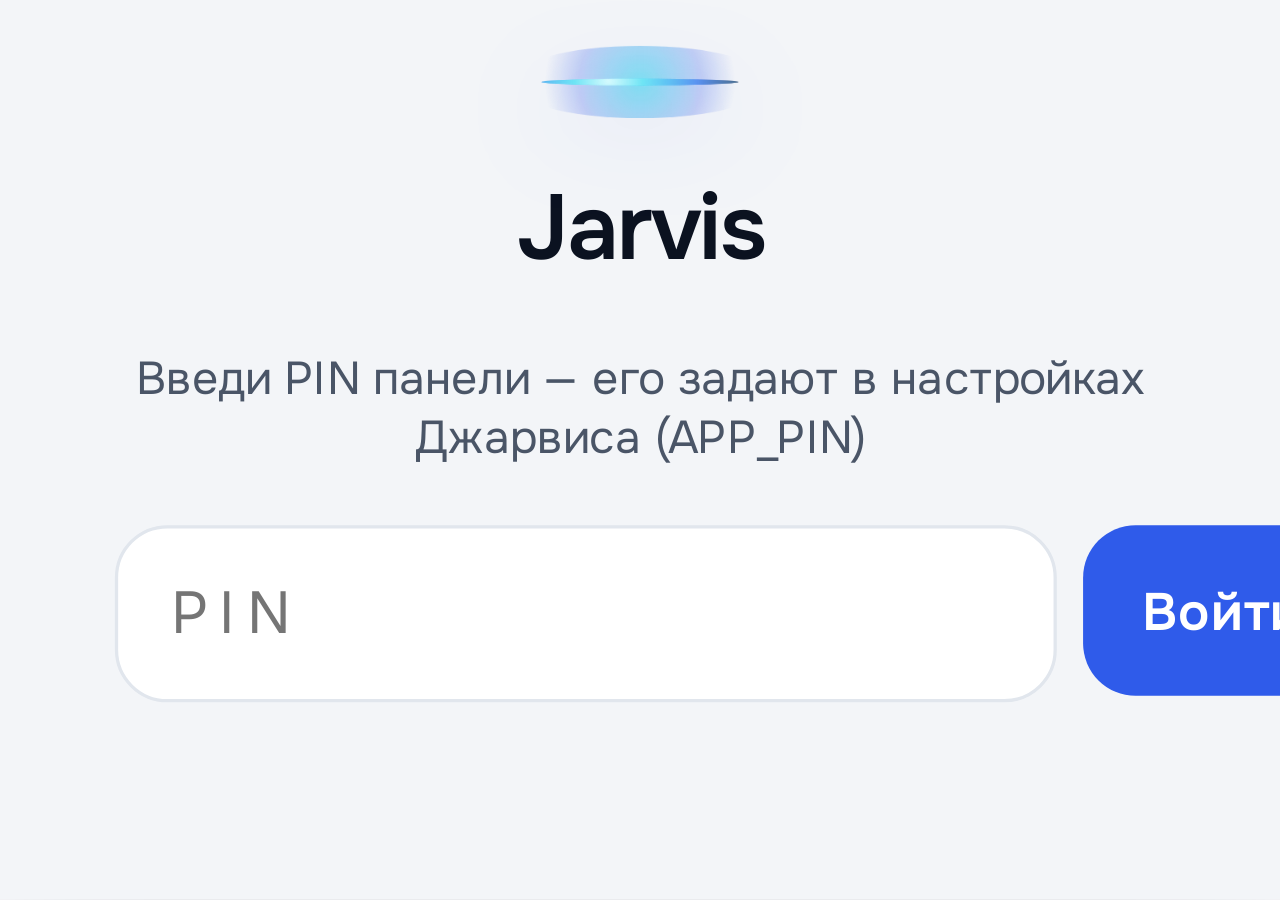
==== backend/static/panel/index.html @ 1ae91750 "panel: the plan drawn from a layout by room name - the mockup's sketch until the resident draws thei" ====
<!DOCTYPE html>
<html lang="ru">
<head>
<meta charset="utf-8">
<meta name="viewport" content="width=device-width, initial-scale=1, maximum-scale=1, user-scalable=no, viewport-fit=cover">
<meta name="apple-mobile-web-app-capable" content="yes">
<meta name="mobile-web-app-capable" content="yes">
<meta name="apple-mobile-web-app-status-bar-style" content="black-translucent">
<meta name="apple-mobile-web-app-title" content="Jarvis">
<meta name="theme-color" content="#07090D">
<link rel="manifest" href="manifest.json">
<link rel="apple-touch-icon" href="icon.png">
<link rel="icon" href="icon.png">
<link rel="preconnect" href="https://fonts.googleapis.com">
<link rel="stylesheet" href="https://fonts.googleapis.com/css2?family=Onest:wght@300;400;500;600;700&family=IBM+Plex+Mono:wght@400;500&display=swap">
<link rel="stylesheet" href="app.css?v=11">
<title>Jarvis</title>
</head>
<body>
<div class="jv-root" id="root">
  <div class="jv-app" id="app" data-screen="home">
    <span class="ambient"></span>
    <button class="zoom-out" id="zoomOut" aria-label="Вернуться к плану" hidden></button>
    <div class="plan-stage" id="stage"><div class="plan" id="plan"></div></div>
    <div id="skeleton" hidden></div>

    <header class="header">
      <div class="head-row">
        <div class="head-text" id="headText">
          <span class="date mono" id="date"></span>
          <h1 class="title">Квартира</h1>
          <span class="summary" id="summary">…</span>
        </div>
        <button class="bell jv-press" id="bell" aria-label="Уведомления и журнал"><span data-icon="bell" data-size="20"></span><span class="dot" id="bellDot" hidden></span></button>
      </div>
      <div class="cards">
        <button class="card jv-press" id="armCard" aria-pressed="false">
          <span class="ic-wrap" data-icon="shield" data-size="20" id="armIcon"></span>
          <span class="lines"><span class="small">Охрана</span><span class="big" id="armTxt">—</span></span>
        </button>
        <button class="card power jv-press" id="powerCard">
          <span class="ic-wrap" data-icon="bolt" data-size="20"></span>
          <span class="lines"><span class="big" id="powerNow">—</span><span class="small" id="powerDay"></span></span>
        </button>
        <div class="card">
          <span class="ic-wrap" data-icon="cloud" data-size="20"></span>
          <span class="lines"><span class="big" id="weatherT">—</span><span class="small" id="weatherW"></span></span>
        </div>
      </div>
      <div class="offline" id="offline" role="status" hidden>
        <span class="ic-wrap" data-icon="wifioff" data-size="20"></span>
        <span class="lines"><b>Нет связи с домом</b><span id="offlineSince">автоматика дома работает</span></span>
        <button class="retry jv-press" id="retry">Повторить</button>
      </div>
    </header>

    <div class="back"><button class="jv-press" id="back" aria-label="Назад к плану"><span data-icon="back" data-size="20"></span>План</button></div>

    <button class="orb" id="orb" aria-label="Jarvis — голосовой ассистент"><span class="halo"></span><span class="ball"></span><span class="swirl"></span></button>

    <nav class="nav" id="nav" aria-label="Разделы"></nav>

    <div class="sheet-wrap" id="sheetWrap"><div class="sheet" id="sheet"></div></div>

    <div class="confirm" id="confirm" hidden>
      <div class="dlg" role="alertdialog" aria-labelledby="gasTitle">
        <span class="warn-ic" data-icon="gas" data-size="26"></span>
        <div style="display:flex;flex-direction:column;gap:8px">
          <h2 id="gasTitle">Открыть кран газа?</h2>
          <p>Газ пойдёт на плиту на кухне. Датчик утечки включён: при утечке кран закроется сам.</p>
        </div>
        <div class="facts" id="gasFacts"></div>
        <button class="hold" id="hold" aria-label="Удерживайте, чтобы открыть кран газа"><span class="bar"></span><span class="txt">Удерживайте 2 секунды, чтобы открыть</span></button>
        <button class="cancel jv-press" id="cancel">Отмена</button>
      </div>
    </div>

    <div class="lock" id="lock" hidden>
      <div class="orb"><span class="halo"></span><span class="ball"></span><span class="swirl"></span></div>
      <h1>Jarvis</h1>
      <p>Введи PIN панели — его задают в настройках Джарвиса (APP_PIN)</p>
      <form id="lockForm"><input id="pin" type="password" inputmode="numeric" autocomplete="off" placeholder="PIN"><button class="go jv-press" type="submit">Войти</button></form>
      <span class="err" id="lockErr"></span>
    </div>
  </div>
</div>
<script src="app.js?v=11"></script>
<script src="screens.js?v=11"></script>
</body>
</html>
---- backend/static/panel/app.css ----
/* Jarvis panel - the design from Claude Design ("Jarvis - пульт умного дома"),
   colors and motion as given there. The screen is a 390-wide canvas scaled
   to the device's width (app.js), so it looks exactly like the mockups. */

.jv-root {
  --bg: #07090D; --surf: #0E1218; --surf2: #151A22; --surf3: #1D2430; --line: #1F2630;
  --text: #E8EDF4; --text2: #9AA6B6; --text3: #7A8596;
  --cyan: #22D3EE; --cyanText: #67E8F9; --blue: #2F5BEA; --blueLine: #5B7CF5;
  --warn: #FBBF24; --warnBg: rgba(251,191,36,.12); --red: #EF4444; --redSoft: #F87171;
  --ambient: radial-gradient(circle, rgba(47,91,234,.10) 0%, rgba(34,211,238,.04) 40%, rgba(7,9,13,0) 70%);
  --glass: rgba(14,18,24,.94); --nav: rgba(10,13,18,.97); --toast: #E8EDF4; --toastText: #07090D;
  --offBg: rgba(251,191,36,.07); --offBd: rgba(251,191,36,.28);
  --skel: linear-gradient(90deg, #11161D 0%, #1A212B 50%, #11161D 100%);
  /* the plan */
  --planLine: #262E3A; --wall: rgba(196,208,224,.42); --wallStrong: rgba(214,224,238,.78);
  --room: rgba(148,163,184,.035); --roomFocus: rgba(34,211,238,.07); --win: rgba(103,232,249,.75);
  --devGlow: 0 0 0 1px rgba(34,211,238,.25), 0 0 16px rgba(47,91,234,.75), 0 0 34px rgba(34,211,238,.22);
  --tagBg: rgba(34,211,238,.10); --tagBd: rgba(34,211,238,.35);
  /* the room panel */
  --pLine: #232A35; --edge: rgba(148,163,184,.14); --handle: #3A4352; --trkOff: #2A3240;
  --fill: linear-gradient(90deg,#2F5BEA,#22D3EE); --gridLine: #2A3240; --offTile: #1D2430; --offIc: #8C97A8;
  --tileGlow: 0 0 18px rgba(47,91,234,.55); --onCard: rgba(47,91,234,.16); --onCardBd: rgba(47,91,234,.55);
  --sheetShadow: 0 -18px 50px rgba(0,0,0,.55);
}
.jv-root[data-theme="light"] {
  --bg: #F3F5F8; --surf: #FFFFFF; --surf2: #EEF1F5; --surf3: #E4E9F0; --line: #E1E6ED;
  --text: #0B1220; --text2: #4A5567; --text3: #5F6B7C;
  --cyan: #0891B2; --cyanText: #0E7490; --blue: #2F5BEA; --blueLine: #2F5BEA;
  --warn: #B45309; --warnBg: rgba(180,83,9,.10); --red: #DC2626; --redSoft: #DC2626;
  --ambient: radial-gradient(circle, rgba(47,91,234,.07) 0%, rgba(34,211,238,.05) 40%, rgba(243,245,248,0) 70%);
  --glass: rgba(255,255,255,.96); --nav: rgba(255,255,255,.97); --toast: #0B1220; --toastText: #FFFFFF;
  --offBg: rgba(180,83,9,.07); --offBd: rgba(180,83,9,.3);
  --skel: linear-gradient(90deg, #E9EDF2 0%, #F6F8FA 50%, #E9EDF2 100%);
  --planLine: #D5DCE5; --wall: rgba(30,41,59,.38); --wallStrong: rgba(15,23,42,.82);
  --room: rgba(255,255,255,.75); --roomFocus: rgba(8,145,178,.07); --win: rgba(8,145,178,.85);
  --devGlow: 0 4px 14px rgba(47,91,234,.38); --tagBg: rgba(8,145,178,.08); --tagBd: rgba(8,145,178,.35);
  --pLine: #E1E6ED; --edge: rgba(15,23,42,.06); --handle: #C6CED9; --trkOff: #D5DCE5;
  --fill: linear-gradient(90deg,#2F5BEA,#0891B2); --gridLine: #D5DCE5; --offTile: #E4E9F0; --offIc: #5F6B7C;
  --tileGlow: 0 4px 14px rgba(47,91,234,.35); --onCard: rgba(47,91,234,.08); --onCardBd: rgba(47,91,234,.45);
  --sheetShadow: 0 -12px 40px rgba(15,23,42,.12);
}

html, body { margin: 0; height: 100%; overflow: hidden; background: #07090D; }
body { -webkit-text-size-adjust: 100%; }
.jv-root { position: fixed; inset: 0; background: var(--bg); overflow: hidden; }
.jv-app {
  position: absolute; left: 0; top: 0; width: 390px; overflow: hidden; transform-origin: 0 0;
  background: var(--bg); color: var(--text); font-family: Onest, "Segoe UI", system-ui, sans-serif;
}
/* :where - no weight, so every component's own border and background win over this reset */
:where(.jv-app button) { font: inherit; color: inherit; border: 0; background: none; padding: 0; margin: 0; cursor: pointer; -webkit-tap-highlight-color: transparent; }
.jv-app button:focus-visible { outline: 2px solid #22D3EE; outline-offset: 2px; }
.jv-press { transition: transform .12s ease, background-color .2s ease; }
.jv-press:active { transform: scale(.95); }
.mono { font-family: "IBM Plex Mono", ui-monospace, monospace; }
.ic { fill: none; stroke: currentColor; stroke-width: 1.6; stroke-linecap: round; stroke-linejoin: round; display: block; overflow: visible; }

@keyframes jvBreathe { 0%,100% { transform: scale(1); } 50% { transform: scale(1.055); } }
@keyframes jvGlow { 0%,100% { opacity: 0; } 50% { opacity: 1; } }
@keyframes jvHalo { 0%,100% { opacity: .45; transform: scale(.92); } 50% { opacity: .9; transform: scale(1.22); } }
@keyframes jvSwirl { to { transform: rotate(360deg); } }
@keyframes jvShimmer { 0% { background-position: -420px 0; } 100% { background-position: 420px 0; } }
@keyframes jvToast { 0% { opacity: 0; transform: translate(-50%,-8px) scale(.96); } 12% { opacity: 1; transform: translate(-50%,0) scale(1); } 85% { opacity: 1; transform: translate(-50%,0); } 100% { opacity: 0; transform: translate(-50%,-6px); } }
@keyframes jvSpin { to { transform: rotate(360deg); } }
@keyframes jvFadeUp { from { opacity: 0; transform: translateY(16px); } to { opacity: 1; transform: none; } }
@keyframes jvPing { 0% { transform: scale(.5); opacity: .9; } 100% { transform: scale(3); opacity: 0; } }
@keyframes jvAlarm { 0%,100% { background-color: rgba(239,68,68,.08); } 50% { background-color: rgba(239,68,68,.32); } }
@keyframes jvAlarmBorder { 0%,100% { box-shadow: inset 0 0 0 1.5px rgba(239,68,68,.6), 0 0 0 rgba(239,68,68,0); } 50% { box-shadow: inset 0 0 0 2px rgba(239,68,68,1), 0 0 28px rgba(239,68,68,.55); } }

.ambient { position: absolute; left: -120px; top: 120px; width: 630px; height: 630px; border-radius: 50%; background: var(--ambient); pointer-events: none; }
.zoom-out { position: absolute; inset: 0; cursor: zoom-out; }

/* --- the plan --- */
.plan-stage { position: absolute; left: 0; top: 0; transform-origin: 0 0; transition: transform 420ms cubic-bezier(.22,.8,.24,1); }
.plan { position: relative; color: var(--text); }
.p-room {
  position: absolute; box-sizing: border-box; border: 1.5px solid var(--wall); background-color: var(--room);
  display: flex; flex-direction: column; align-items: flex-start; justify-content: flex-start; gap: 1px; padding: 9px 10px; text-align: left;
  transition: opacity .45s cubic-bezier(.2,.7,.2,1), background-color .3s ease;
}
.p-room.focus { background-color: var(--roomFocus); }
.p-room.dim { opacity: .3; }
.p-room.alarm { border-color: var(--red); background-color: rgba(239,68,68,.06); }
.p-room.alarm::after { content: ""; position: absolute; inset: 0; animation: jvAlarm 1.6s ease-in-out infinite, jvAlarmBorder 1.6s ease-in-out infinite; pointer-events: none; }
.p-room .name { position: relative; font-size: 12px; line-height: 16px; font-weight: 600; letter-spacing: .01em; }
.p-room.alarm .name { color: var(--red); }
.p-room .vals { position: relative; display: flex; gap: 6px; align-items: baseline; font-size: 10.5px; line-height: 14px; color: var(--text2); }
.p-room .vals .t { color: var(--text); }
.muted .p-room .vals .t { color: var(--text3); }
.p-outer { position: absolute; border: 3px solid var(--wallStrong); pointer-events: none; box-sizing: border-box; }
.p-door { position: absolute; background: var(--bg); pointer-events: none; }
.p-win { position: absolute; background: var(--bg); box-sizing: border-box; border-style: solid; border-color: var(--win); pointer-events: none; transition: opacity .45s, border-color .3s; }
.p-win.open { border-color: var(--cyan); }
.p-win.dim, .p-motion.dim { opacity: .3; }
.p-front-arc { position: absolute; width: 40px; height: 40px; border-left: 1px dashed var(--wallStrong); border-bottom: 1px dashed var(--wallStrong); border-bottom-left-radius: 40px; box-sizing: border-box; pointer-events: none; opacity: .7; }
.p-front { position: absolute; width: 40px; height: 2px; background: var(--wallStrong); pointer-events: none; transform-origin: 100% 50%; transform: rotate(-90deg); transition: transform .5s cubic-bezier(.2,.7,.2,1), background .3s; }
.p-front.open { transform: rotate(0deg); background: var(--cyan); }
.p-tag { position: absolute; display: flex; align-items: center; gap: 4px; padding: 2px 7px 2px 5px; border-radius: 999px; background: var(--tagBg); border: 1px solid var(--tagBd); color: var(--cyanText); font-size: 10px; line-height: 14px; font-weight: 500; white-space: nowrap; pointer-events: none; transition: opacity .45s; }
.p-tag::before { content: ""; width: 5px; height: 5px; border-radius: 50%; background: var(--cyan); }
.p-motion { position: absolute; width: 10px; height: 10px; pointer-events: none; transition: opacity .45s; }
.p-motion::before { content: ""; position: absolute; inset: 0; border-radius: 50%; background: var(--cyan); animation: jvPing 1.8s cubic-bezier(.2,.7,.2,1) infinite; }
.p-motion::after { content: ""; position: absolute; inset: 2px; border-radius: 50%; background: var(--cyan); box-shadow: 0 0 10px var(--cyan); }
.p-dev { position: absolute; width: 34px; height: 34px; display: flex; align-items: center; justify-content: center; transition: opacity .45s cubic-bezier(.2,.7,.2,1); }
.p-dev > span {
  width: 26px; height: 26px; border-radius: 9px; display: flex; align-items: center; justify-content: center; box-sizing: border-box;
  background: var(--surf2); color: var(--text3); border: 1px solid var(--planLine);
  transition: background-color .22s ease, color .22s ease, box-shadow .35s ease, border-color .22s ease;
}
.p-dev.on > span { background: var(--blue); color: #fff; border-color: rgba(125,211,252,.5); box-shadow: var(--devGlow); }
.p-dev.danger > span { background: rgba(239,68,68,.16); color: var(--red); border-color: var(--red); box-shadow: none; }
.p-dev.dim { opacity: .16; }
.muted .p-dev { opacity: .45; }
.muted .p-dev.on > span { background: var(--surf2); color: var(--text3); border-color: var(--planLine); box-shadow: none; }
.skel { position: absolute; box-sizing: border-box; border: 1px solid var(--line); border-radius: 4px; background: var(--skel); background-size: 840px 100%; animation: jvShimmer 1.4s linear infinite; }

/* --- the header --- */
.header { position: absolute; left: 0; right: 0; top: 0; padding: 40px 20px 0; display: flex; flex-direction: column; gap: 14px; transition: opacity .3s ease, transform .4s cubic-bezier(.22,.8,.24,1); }
.zoomed .header { opacity: 0; transform: translateY(-12px); pointer-events: none; }
.head-row { display: flex; align-items: flex-start; justify-content: space-between; gap: 12px; }
.head-text { display: flex; flex-direction: column; gap: 3px; }
.date { font-size: 11px; line-height: 14px; letter-spacing: .08em; text-transform: uppercase; color: var(--text3); }
.title { margin: 0; font-size: 28px; line-height: 34px; font-weight: 600; letter-spacing: -0.02em; }
.summary { font-size: 13px; line-height: 18px; color: var(--text2); }
.summary.warn { color: var(--warn); }
.summary.alarm { color: var(--red); font-weight: 600; }
.bell { position: relative; width: 44px; height: 44px; border-radius: 50%; background: var(--surf); border: 1px solid var(--line); display: flex; align-items: center; justify-content: center; color: var(--text2); }
.bell .dot { position: absolute; top: 10px; right: 11px; width: 7px; height: 7px; border-radius: 50%; background: var(--cyan); box-shadow: 0 0 0 2px var(--surf); }
.cards { display: grid; grid-template-columns: repeat(3, minmax(0, 1fr)); gap: 8px; }
.card { height: 60px; border-radius: 16px; background: var(--surf); border: 1px solid var(--line); padding: 0 12px; display: flex; align-items: center; gap: 10px; text-align: left; box-sizing: border-box; transition: background-color .3s, border-color .3s; }
.card .ic-wrap { display: flex; color: var(--text2); }
.card .lines { display: flex; flex-direction: column; gap: 1px; min-width: 0; }
.card .small { font-size: 11px; line-height: 14px; color: var(--text2); white-space: nowrap; overflow: hidden; text-overflow: ellipsis; }
.card .big { font-size: 14px; line-height: 18px; font-weight: 600; white-space: nowrap; font-variant-numeric: tabular-nums; }
.card.armed { background: var(--blue); border-color: rgba(125,211,252,.45); }
.card.armed .ic-wrap, .card.armed .small { color: #fff; }
.card.power .ic-wrap { color: var(--cyan); }
.offline { display: flex; align-items: center; gap: 12px; padding: 10px 10px 10px 14px; border-radius: 16px; background: var(--offBg); border: 1px solid var(--offBd); }
.offline .ic-wrap { color: var(--warn); display: flex; }
.offline .lines { flex: 1; display: flex; flex-direction: column; gap: 1px; }
.offline b { font-size: 14px; font-weight: 600; }
.offline span { font-size: 12px; color: var(--text2); }
.retry { height: 40px; padding: 0 14px; border-radius: 12px; background: var(--surf2); font-size: 13px; font-weight: 500; display: flex; align-items: center; gap: 6px; }
.retry::before { content: ""; width: 12px; height: 12px; border-radius: 50%; border: 2px solid var(--text3); border-top-color: var(--cyan); animation: jvSpin 1s linear infinite; box-sizing: border-box; }
.skel-line { border-radius: 6px; background: var(--skel); background-size: 840px 100%; animation: jvShimmer 1.4s linear infinite; }

.back { position: absolute; left: 16px; top: 40px; display: flex; align-items: center; gap: 10px; opacity: 0; transform: translateX(-16px); pointer-events: none; transition: opacity .3s ease .12s, transform .45s cubic-bezier(.22,.8,.24,1) .08s; }
.zoomed .back { opacity: 1; transform: none; pointer-events: auto; }
.back button { height: 44px; padding: 0 16px 0 10px; border-radius: 999px; background: var(--glass); border: 1px solid var(--line); display: flex; align-items: center; gap: 6px; font-size: 14px; font-weight: 500; }

.orb { position: absolute; right: 18px; width: 60px; height: 60px; display: flex; align-items: center; justify-content: center; transition: opacity .3s ease, transform .4s cubic-bezier(.22,.8,.24,1); }
.zoomed .orb { opacity: 0; transform: scale(.6); pointer-events: none; }
.zoomed .orb span, .zoomed .orb span::after { animation-play-state: paused; }  /* hidden - no work */
.orb .halo { position: absolute; inset: -10px; border-radius: 50%; background: radial-gradient(circle, rgba(34,211,238,.55) 0%, rgba(47,91,234,.25) 45%, rgba(47,91,234,0) 70%); animation: jvHalo 4.2s ease-in-out infinite; will-change: transform, opacity; }
.orb .ball { position: absolute; inset: 0; border-radius: 50%; background: radial-gradient(circle at 34% 28%, #CFFAFE 0%, #22D3EE 26%, #2F5BEA 68%, #172554 100%); box-shadow: 0 0 0 1px rgba(165,243,252,.35) inset, 0 8px 28px rgba(47,91,234,.55); animation: jvBreathe 4.2s ease-in-out infinite; will-change: transform; }
/* the design brightens the ball as it breathes: a light layer fading in and out, instead of an animated filter */
.orb .ball::after { content: ""; position: absolute; inset: 0; border-radius: 50%; background: radial-gradient(circle at 34% 28%, rgba(255,255,255,.32) 0%, rgba(165,243,252,.16) 45%, rgba(255,255,255,0) 75%); animation: jvGlow 4.2s ease-in-out infinite; will-change: opacity; }
.orb .swirl { position: absolute; inset: 7px; border-radius: 50%; background: conic-gradient(from 0deg, rgba(255,255,255,0) 0deg, rgba(255,255,255,.35) 60deg, rgba(255,255,255,0) 140deg, rgba(34,211,238,.25) 250deg, rgba(255,255,255,0) 360deg); animation: jvSwirl 9s linear infinite; will-change: transform; }
.muted-app .orb .halo, .muted-app .orb .ball { filter: grayscale(1) brightness(.6); }

.nav { position: absolute; left: 0; right: 0; bottom: 0; height: 84px; padding: 6px 8px 16px; box-sizing: border-box; display: grid; grid-template-columns: repeat(5, minmax(0, 1fr)); background: var(--nav); border-top: 1px solid var(--line); transition: transform .4s cubic-bezier(.22,.8,.24,1); }
.zoomed .nav { transform: translateY(110%); }
.nav button { position: relative; display: flex; flex-direction: column; align-items: center; justify-content: center; gap: 4px; color: var(--text3); font-size: 11px; line-height: 14px; font-weight: 500; }
.nav button .bar { position: absolute; top: -6px; width: 22px; height: 2px; border-radius: 1px; background: transparent; }
.nav button.cur { color: var(--cyan); }
.nav button.cur .bar { background: var(--cyan); box-shadow: 0 0 10px var(--cyan); }

.toast { position: absolute; left: 50%; top: 44px; transform: translateX(-50%); display: flex; align-items: center; gap: 8px; padding: 10px 16px 10px 12px; border-radius: 999px; background: var(--toast); color: var(--toastText); font-size: 13px; font-weight: 500; white-space: nowrap; box-shadow: 0 10px 30px rgba(0,0,0,.35); animation: jvToast 1.8s ease forwards; pointer-events: none; z-index: 30; }
.toast::before { content: ""; width: 8px; height: 8px; border-radius: 50%; background: var(--cyan); box-shadow: 0 0 10px var(--cyan); }
.toast.bad::before { background: var(--red); box-shadow: 0 0 10px var(--red); }

/* --- the room sheet --- */
.sheet-wrap { position: absolute; left: 0; right: 0; bottom: 0; transform: translateY(105%); transition: transform 340ms cubic-bezier(.2,.85,.25,1); z-index: 10; }
.zoomed .sheet-wrap { transform: none; transition: transform 460ms cubic-bezier(.2,.85,.25,1) 90ms; }
.sheet { height: 100%; width: 100%; display: flex; flex-direction: column; background: var(--surf); color: var(--text); border-radius: 28px 28px 0 0; border-top: 1px solid var(--edge); box-shadow: var(--sheetShadow); overflow: hidden; box-sizing: border-box; }
.sheet-head { flex-shrink: 0; padding: 10px 20px 12px; display: flex; flex-direction: column; gap: 10px; }
.handle { align-self: center; width: 36px; height: 4px; border-radius: 2px; background: var(--handle); }
.sheet-title { display: flex; align-items: center; justify-content: space-between; gap: 12px; }
.sheet-title h2 { margin: 0; font-size: 24px; line-height: 30px; font-weight: 600; letter-spacing: -0.015em; }
.sheet-title .meta { display: flex; gap: 12px; font-size: 12px; line-height: 16px; color: var(--text2); margin-top: 4px; }
.close { width: 44px; height: 44px; border-radius: 50%; background: var(--surf2); display: flex; align-items: center; justify-content: center; color: var(--text2); flex-shrink: 0; }
.sheet-body { flex: 1 1 auto; min-height: 0; overflow-y: auto; padding: 4px 16px 28px; display: flex; flex-direction: column; gap: 22px; scrollbar-width: none; }
.sheet-body::-webkit-scrollbar { display: none; }
.sec { display: flex; flex-direction: column; gap: 10px; }
.sec h3 { margin: 0; font-size: 11px; line-height: 14px; font-weight: 600; letter-spacing: .1em; text-transform: uppercase; color: var(--text3); }
.box { background: var(--surf2); border-radius: 20px; padding: 14px 16px; display: flex; flex-direction: column; gap: 8px; }
.row { display: flex; align-items: center; gap: 12px; }
.row.between { justify-content: space-between; }
.tile { width: 40px; height: 40px; border-radius: 13px; display: flex; align-items: center; justify-content: center; background: var(--offTile); color: var(--offIc); flex-shrink: 0; transition: background-color .25s, box-shadow .35s, color .25s; }
.tile.on { background: var(--blue); color: #fff; box-shadow: var(--tileGlow); }
.tile.small { width: 36px; height: 36px; border-radius: 11px; }
.lbl { flex: 1; display: flex; flex-direction: column; gap: 1px; min-width: 0; }
.lbl .a { font-size: 15px; line-height: 20px; font-weight: 500; }
.lbl .b { font-size: 12px; line-height: 16px; color: var(--text2); }
.switch { width: 56px; height: 44px; display: flex; align-items: center; justify-content: center; flex-shrink: 0; }
.switch .trk { position: relative; width: 48px; height: 28px; border-radius: 999px; background: var(--trkOff); transition: background-color .22s ease; }
.switch .knob { position: absolute; top: 3px; left: 3px; width: 22px; height: 22px; border-radius: 50%; background: #fff; box-shadow: 0 1px 4px rgba(0,0,0,.35); transition: left .24s cubic-bezier(.3,.7,.2,1.15); }
.switch.on .trk { background: var(--blue); }
.switch.on .knob { left: 23px; }
.slider { position: relative; flex: 1; height: 36px; display: flex; align-items: center; }
.slider .trk0 { position: absolute; left: 0; right: 0; height: 6px; border-radius: 3px; background: var(--trkOff); }
.slider .fill { position: absolute; left: 0; height: 6px; border-radius: 3px; background: var(--fill); transition: width .12s; }
.slider .thumb { position: absolute; width: 22px; height: 22px; border-radius: 50%; background: #fff; box-shadow: 0 2px 8px rgba(0,0,0,.4); transition: left .12s; margin-left: -11px; }
.slider input { position: absolute; inset: 0; width: 100%; height: 36px; margin: 0; opacity: 0; cursor: pointer; }
.big-temp { font-size: 40px; line-height: 44px; font-weight: 300; letter-spacing: -0.03em; font-variant-numeric: tabular-nums; }
.big-temp small { font-size: 22px; color: var(--text2); }
.stepper { display: flex; align-items: center; gap: 4px; background: var(--surf3); border-radius: 999px; padding: 2px; }
.stepper button { width: 44px; height: 44px; border-radius: 50%; display: flex; align-items: center; justify-content: center; color: var(--text); }
.stepper .v { min-width: 62px; text-align: center; font-size: 20px; font-weight: 600; font-variant-numeric: tabular-nums; color: var(--cyanText); }
.stepper.sm button { width: 40px; height: 40px; }
.stepper.sm .v { min-width: 40px; font-size: 15px; color: var(--text); }
.clim { display: grid; gap: 8px; }
.clim-card { text-align: left; min-height: 72px; border-radius: 16px; padding: 12px; background: var(--surf3); border: 1px solid transparent; display: flex; flex-direction: column; gap: 8px; }
.clim-card .top { display: flex; justify-content: space-between; align-items: center; width: 100%; color: var(--offIc); }
.clim-card .dot { width: 8px; height: 8px; border-radius: 50%; background: var(--trkOff); }
.clim-card.on { background: var(--onCard); border-color: var(--onCardBd); }
.clim-card.on .top { color: #fff; }
.clim-card.on .dot { background: var(--cyan); }
.clim-card .n { font-size: 14px; font-weight: 500; }
.clim-card .s { font-size: 12px; color: var(--text2); }
.sep { border-top: 1px solid var(--pLine); padding-top: 12px; }
.co2-bar { position: relative; height: 6px; border-radius: 3px; background: var(--trkOff); display: block; }
.co2-bar .v { position: absolute; left: 0; top: 0; bottom: 0; border-radius: 3px; }
.co2-bar .mark { position: absolute; top: -4px; width: 2px; height: 14px; border-radius: 1px; background: var(--text2); }
.btn-s { height: 36px; padding: 0 12px; border-radius: 10px; background: var(--surf3); font-size: 13px; }
.apps { background: var(--surf2); border-radius: 20px; padding: 4px 8px 4px 16px; display: flex; flex-direction: column; }
.app-row { display: flex; align-items: center; gap: 12px; min-height: 60px; border-bottom: 1px solid var(--pLine); }
.app-row:last-child { border-bottom-color: transparent; }
.chart-legend { display: flex; gap: 16px; font-size: 12px; color: var(--text2); }
.chart-legend span { display: flex; align-items: center; gap: 6px; }
.chart-legend i { width: 10px; height: 2px; border-radius: 1px; display: inline-block; }
.chart svg { width: 100%; height: 80px; display: block; }
.chart .ln { fill: none; stroke-width: 2; vector-effect: non-scaling-stroke; stroke-linecap: round; stroke-linejoin: round; }
.chart .grid { stroke-width: 1; vector-effect: non-scaling-stroke; stroke-dasharray: 2 4; stroke: var(--gridLine); }
.chart .axis { display: flex; justify-content: space-between; font-size: 10px; color: var(--text3); }

/* --- the gas confirmation --- */
.confirm { position: absolute; inset: 0; background: rgba(2,4,8,.74); display: flex; align-items: flex-end; padding: 12px; box-sizing: border-box; z-index: 40; }
.confirm .dlg { width: 100%; border-radius: 28px; background: var(--surf); border: 1px solid var(--line); padding: 24px 20px 20px; box-sizing: border-box; display: flex; flex-direction: column; gap: 18px; animation: jvFadeUp .36s cubic-bezier(.2,.85,.25,1); }
.confirm .warn-ic { width: 52px; height: 52px; border-radius: 16px; background: var(--warnBg); color: var(--warn); display: flex; align-items: center; justify-content: center; }
.confirm h2 { margin: 0; font-size: 22px; line-height: 28px; font-weight: 600; letter-spacing: -0.01em; }
.confirm p { margin: 0; font-size: 14px; line-height: 21px; color: var(--text2); }
.confirm .facts { display: flex; flex-direction: column; gap: 6px; padding: 12px 14px; border-radius: 14px; background: var(--surf2); font-size: 13px; line-height: 18px; color: var(--text2); }
.confirm .facts span { display: flex; justify-content: space-between; }
.confirm .facts b { color: var(--text); font-weight: 400; }
.hold { position: relative; height: 56px; border-radius: 16px; overflow: hidden; background: var(--surf3); font-size: 15px; font-weight: 600; touch-action: none; user-select: none; -webkit-user-select: none; }
.hold .bar { position: absolute; left: 0; top: 0; bottom: 0; width: 100%; background: #2F5BEA; transform: scaleX(0); transform-origin: 0 50%; transition: transform 200ms linear; }
.hold.holding .bar { transform: scaleX(1); transition: transform 2000ms linear; }
.hold .txt { position: relative; }
.hold.holding .txt { color: #fff; }
.cancel { height: 48px; border-radius: 16px; font-size: 15px; font-weight: 500; color: var(--text2); }

/* --- the PIN --- */
.lock { position: absolute; inset: 0; display: flex; flex-direction: column; align-items: center; justify-content: center; gap: 18px; padding: 24px; z-index: 50; background: var(--bg); }
.lock .orb { position: relative; right: auto; bottom: auto; margin-bottom: 8px; }
.lock h1 { margin: 0; font-size: 28px; font-weight: 600; letter-spacing: -0.02em; }
.lock p { margin: 0; color: var(--text2); font-size: 14px; text-align: center; }
.lock form { display: flex; gap: 8px; width: 100%; max-width: 320px; }
.lock input { flex: 1; height: 52px; border-radius: 16px; border: 1px solid var(--line); background: var(--surf); color: var(--text); padding: 0 16px; font: inherit; font-size: 18px; letter-spacing: .2em; outline: none; }
.lock input:focus { border-color: var(--cyan); }
.lock .go { height: 52px; padding: 0 18px; border-radius: 16px; background: var(--blue); color: #fff; font-weight: 600; }
.lock .err { color: var(--redSoft); min-height: 18px; font-size: 13px; }
[hidden] { display: none !important; }

/* ---------- the other screens (screens.js): each fills the space above the nav and scrolls ---------- */
.screen { position: absolute; left: 0; right: 0; top: 0; bottom: 84px; overflow-y: auto; padding: 40px 16px 32px; box-sizing: border-box; display: none; flex-direction: column; gap: 24px; scrollbar-width: none; -webkit-overflow-scrolling: touch; }
.screen::-webkit-scrollbar { display: none; }
.screen > * { flex-shrink: 0; }  /* a scrolling column: its blocks keep their height instead of squeezing to fit */
.jv-app:not([data-screen="home"]) .header, .jv-app:not([data-screen="home"]) .plan-stage, .jv-app:not([data-screen="home"]) .orb,
.jv-app:not([data-screen="home"]) #skeleton, .jv-app:not([data-screen="home"]) .back, .jv-app:not([data-screen="home"]) .zoom-out { display: none; }
.jv-app[data-screen="scenes"] #screen-scenes { display: flex; animation: jvFadeUp .35s cubic-bezier(.2,.7,.2,1); }
.scr-head { display: flex; flex-direction: column; gap: 4px; padding: 0 4px; }
.scr-head h1 { margin: 0; font-size: 28px; line-height: 34px; font-weight: 600; letter-spacing: -0.02em; }
.scr-head span { font-size: 13px; line-height: 18px; color: var(--text2); }
.scr-h2 { display: flex; justify-content: space-between; align-items: center; padding: 0 4px; }
.scr-h2 h2 { margin: 0; font-size: 18px; line-height: 24px; font-weight: 600; }
.scr-h2 button { height: 44px; padding: 0 4px; font-size: 14px; font-weight: 500; color: var(--cyan); display: flex; align-items: center; gap: 4px; }
.scr-empty { margin: 0; padding: 0 4px; font-size: 13px; color: var(--text3); }

/* scenarios */
@keyframes jvRun { from { transform: scaleX(0); } to { transform: scaleX(1); } }
@keyframes jvPop { 0% { transform: scale(.6); opacity: 0; } 60% { transform: scale(1.15); opacity: 1; } 100% { transform: scale(1); } }
.scenes { display: grid; grid-template-columns: repeat(2, minmax(0, 1fr)); gap: 8px; }
.scene { position: relative; overflow: hidden; text-align: left; min-height: 150px; border-radius: 22px; padding: 14px; background: var(--surf); border: 1px solid var(--line); display: flex; flex-direction: column; justify-content: space-between; gap: 10px; transition: background-color .3s, border-color .3s, box-shadow .4s, transform .12s ease; }
.scene .top { display: flex; justify-content: space-between; align-items: flex-start; width: 100%; }
.scene .ic-box { width: 42px; height: 42px; border-radius: 14px; display: flex; align-items: center; justify-content: center; background: var(--surf2); color: var(--text2); transition: background-color .3s; }
.scene .done { width: 24px; height: 24px; border-radius: 50%; background: #22D3EE; color: #04161B; display: flex; align-items: center; justify-content: center; animation: jvPop .4s cubic-bezier(.3,.7,.2,1.2); }
.scene .txt { display: flex; flex-direction: column; gap: 4px; }
.scene .name { font-size: 16px; line-height: 20px; font-weight: 600; }
.scene .desc { font-size: 12px; line-height: 16px; color: var(--text2); }
.scene .meta { font-family: "IBM Plex Mono", ui-monospace, monospace; font-size: 11px; line-height: 14px; color: var(--text3); }
.scene .run { position: absolute; left: 0; right: 0; bottom: 0; height: 3px; background: linear-gradient(90deg,#2F5BEA,#22D3EE); transform-origin: 0 50%; animation: jvRun 1.2s cubic-bezier(.4,0,.2,1) forwards; }
.scene.active { background: rgba(47,91,234,.14); border-color: rgba(34,211,238,.45); box-shadow: 0 0 32px rgba(47,91,234,.25); }
.scene.running { border-color: rgba(34,211,238,.45); }
.scene.active .ic-box, .scene.running .ic-box { background: var(--blue); color: #fff; }
.scene.active .meta, .scene.running .meta { color: var(--cyanText); }
.add-scene { height: 52px; border-radius: 16px; border: 1px dashed var(--handle); color: var(--text2); font-size: 14px; font-weight: 500; display: flex; align-items: center; justify-content: center; gap: 8px; }

/* schedules */
.scheds { display: flex; flex-direction: column; gap: 8px; }
.sched { border-radius: 20px; background: var(--surf); border: 1px solid var(--line); padding: 14px 8px 14px 16px; display: flex; align-items: center; gap: 14px; transition: opacity .25s; }
.sched.off { opacity: .55; }
.sched .body { flex: 1; display: flex; flex-direction: column; gap: 8px; min-width: 0; }
.sched .line { display: flex; align-items: baseline; gap: 10px; }
.sched .time { position: relative; font-family: "IBM Plex Mono", ui-monospace, monospace; font-size: 24px; line-height: 28px; font-weight: 500; letter-spacing: -0.02em; }
.sched .time input { position: absolute; inset: 0; opacity: 0; width: 100%; font-size: 16px; }
.sched .time.sun { font-size: 18px; }
.sched .name { font-size: 14px; line-height: 18px; font-weight: 500; white-space: nowrap; overflow: hidden; text-overflow: ellipsis; }
.sched .days { display: flex; gap: 4px; }
.sched .day { width: 26px; height: 22px; border-radius: 7px; display: flex; align-items: center; justify-content: center; font-size: 11px; font-weight: 500; color: var(--text3); transition: background-color .2s, color .2s; }
.sched .day.on { background: rgba(34,211,238,.14); color: var(--cyanText); }

/* security */
.jv-app[data-screen="shield"] #screen-shield { display: flex; animation: jvFadeUp .35s cubic-bezier(.2,.7,.2,1); gap: 22px; }
@keyframes jvRing { 0% { transform: scale(.85); opacity: .7; } 100% { transform: scale(1.6); opacity: 0; } }
@keyframes jvCount { from { stroke-dashoffset: 0; } to { stroke-dashoffset: 276; } }
.scr-title { margin: 0; padding: 0 4px; font-size: 28px; line-height: 34px; font-weight: 600; letter-spacing: -0.02em; }
.hero { position: relative; overflow: hidden; border-radius: 26px; background: var(--surf); border: 1px solid var(--line); padding: 20px; display: flex; flex-direction: column; gap: 18px; transition: background-color .4s, border-color .4s; }
.hero.arming { border-color: rgba(34,211,238,.35); }
.hero.on { background: rgba(47,91,234,.12); border-color: rgba(34,211,238,.4); }
.hero .row { display: flex; align-items: center; gap: 16px; }
.hero .badge { position: relative; width: 72px; height: 72px; flex-shrink: 0; display: flex; align-items: center; justify-content: center; }
.hero .ring { position: absolute; inset: 0; border-radius: 50%; border: 1.5px solid #22D3EE; animation: jvRing 2.4s ease-out infinite; will-change: transform, opacity; }
.hero .count { position: absolute; inset: 0; transform: rotate(-90deg); }
.hero .count .bg { fill: none; stroke: var(--surf3); stroke-width: 3; }
.hero .count .fg { fill: none; stroke: #22D3EE; stroke-width: 3; stroke-linecap: round; stroke-dasharray: 276; animation: jvCount linear forwards; }
.hero .disc { width: 56px; height: 56px; border-radius: 50%; display: flex; align-items: center; justify-content: center; background: var(--surf2); color: var(--text2); transition: background-color .4s, box-shadow .4s; }
.hero.arming .disc { color: #22D3EE; }
.hero.on .disc { background: var(--blue); color: #fff; box-shadow: 0 0 28px rgba(47,91,234,.6); }
.hero .words { display: flex; flex-direction: column; gap: 4px; }
.hero .words b { font-size: 22px; line-height: 28px; font-weight: 600; }
.hero .words span { font-size: 13px; line-height: 18px; color: var(--text2); }
.hero .act { height: 52px; border-radius: 16px; font-size: 15px; font-weight: 600; background: var(--blue); color: #fff; border: 1px solid transparent; transition: background-color .3s; }
.hero.arming .act, .hero.on .act { background: transparent; color: var(--text); border-color: var(--handle); }
.sec-label { margin: 0; padding: 0 4px; font-size: 11px; line-height: 14px; font-weight: 600; letter-spacing: .1em; text-transform: uppercase; color: var(--text3); }
.sensors { display: grid; grid-template-columns: repeat(2, minmax(0, 1fr)); gap: 8px; }
.sensor { border-radius: 18px; background: var(--surf); border: 1px solid var(--line); padding: 14px; display: flex; flex-direction: column; gap: 10px; }
.sensor .top { display: flex; justify-content: space-between; align-items: center; color: var(--text2); }
.sensor .dot { position: relative; width: 8px; height: 8px; }
.sensor .dot i { position: absolute; inset: 0; border-radius: 50%; background: #3B4A5C; }
.sensor.live .dot i { background: #22D3EE; }
.sensor.live .dot i.ping { animation: jvPing 1.8s ease-out infinite; will-change: transform, opacity; }
.sensor.alarm { border-color: rgba(239,68,68,.55); background: rgba(239,68,68,.08); }
.sensor.alarm .dot i { background: var(--red); }
.sensor.alarm .state { color: var(--redSoft); font-weight: 600; }
.sensor .name { font-size: 14px; line-height: 18px; font-weight: 600; }
.sensor .state { font-size: 12px; line-height: 16px; color: var(--text2); }
.seg { display: grid; grid-template-columns: repeat(3, minmax(0, 1fr)); gap: 4px; background: var(--surf); border-radius: 14px; padding: 4px; }
.seg button { height: 36px; border-radius: 10px; font-size: 13px; font-weight: 500; color: var(--text2); transition: background-color .2s, color .2s; }
.seg button.on { background: var(--surf3); color: var(--text); }
.log { display: flex; flex-direction: column; border-radius: 20px; background: var(--surf); border: 1px solid var(--line); padding: 4px 0; }
.log .item { display: flex; gap: 12px; padding: 12px 16px; border-bottom: 1px solid var(--surf2); }
.log .item:last-child { border-bottom-color: transparent; }
.log .ic-box { width: 34px; height: 34px; flex-shrink: 0; border-radius: 11px; display: flex; align-items: center; justify-content: center; background: var(--surf2); color: var(--text2); }
.log .alarm .ic-box { background: rgba(239,68,68,.14); color: var(--redSoft); }
.log .body { flex: 1; display: flex; flex-direction: column; gap: 3px; min-width: 0; }
.log .line { display: flex; justify-content: space-between; gap: 8px; }
.log .title { font-size: 14px; line-height: 18px; font-weight: 500; }
.log .alarm .title { color: #FCA5A5; }
.jv-root[data-theme="light"] .log .alarm .title { color: var(--red); }
.log .time { font-family: "IBM Plex Mono", ui-monospace, monospace; font-size: 11px; line-height: 18px; color: var(--text3); white-space: nowrap; }
.log .detail { font-size: 12px; line-height: 16px; color: var(--text2); }
.log .acts { margin-top: 6px; display: flex; flex-direction: column; gap: 6px; padding: 10px 12px; border-radius: 12px; background: var(--surf2); }
.log .acts > span:first-child { font-size: 11px; font-weight: 600; letter-spacing: .08em; text-transform: uppercase; color: var(--text3); }
.log .act { display: flex; align-items: center; gap: 8px; font-size: 12px; line-height: 16px; }
.log .act .ok { color: #22D3EE; display: flex; }
.log .act .t { flex: 1; }
.log .act .at { font-family: "IBM Plex Mono", ui-monospace, monospace; font-size: 11px; color: var(--text3); }

/* energy */
.jv-app[data-screen="chart"] #screen-chart { display: flex; animation: jvFadeUp .35s cubic-bezier(.2,.7,.2,1); gap: 22px; }
.seg.big button { height: 38px; }
.en-card { border-radius: 24px; background: var(--surf); border: 1px solid var(--line); padding: 18px 16px 14px; display: flex; flex-direction: column; gap: 16px; }
.en-top { display: flex; justify-content: space-between; align-items: flex-end; gap: 12px; }
.en-top .l, .en-top .r { display: flex; flex-direction: column; gap: 2px; }
.en-top .r { align-items: flex-end; }
.en-top small { font-size: 12px; color: var(--text2); }
.en-total { font-size: 40px; line-height: 44px; font-weight: 300; letter-spacing: -0.03em; font-variant-numeric: tabular-nums; }
.en-total i { font-style: normal; font-size: 16px; color: var(--text2); margin-left: 6px; }
.en-compare { font-size: 12px; color: var(--cyanText); }
.en-now { font-size: 20px; font-weight: 600; font-variant-numeric: tabular-nums; }
.en-bars { height: 120px; display: flex; align-items: flex-end; }
.en-bars span { flex: 1; min-height: 3px; border-radius: 3px 3px 1px 1px; background: var(--blue); transition: height .45s cubic-bezier(.22,.8,.24,1), background-color .3s; }
.en-bars span.cur { background: #22D3EE; box-shadow: 0 0 14px rgba(34,211,238,.6); }
.en-bars span.none { background: var(--surf2); }
.en-axis { display: flex; justify-content: space-between; font-family: "IBM Plex Mono", ui-monospace, monospace; font-size: 10px; color: var(--text3); }
.en-split { border-radius: 20px; background: var(--surf); border: 1px solid var(--line); padding: 16px; display: flex; flex-direction: column; gap: 14px; }
.en-split .stack { display: flex; height: 10px; border-radius: 5px; overflow: hidden; gap: 2px; }
.en-split .legend { display: grid; grid-template-columns: repeat(2, minmax(0, 1fr)); gap: 10px 16px; }
.en-split .legend div { display: flex; align-items: center; gap: 8px; font-size: 13px; }
.en-split .legend i { width: 10px; height: 10px; border-radius: 3px; }
.en-split .legend span { flex: 1; }
.en-split .legend b { font-family: "IBM Plex Mono", ui-monospace, monospace; font-weight: 400; color: var(--text2); }
.chips { display: flex; gap: 6px; overflow-x: auto; margin: 0 -16px; padding: 0 16px; scrollbar-width: none; }
.chips::-webkit-scrollbar { display: none; }
.chips button { flex-shrink: 0; height: 40px; padding: 0 16px; border-radius: 999px; font-size: 13px; font-weight: 500; background: var(--surf); color: var(--text2); border: 1px solid var(--line); transition: background-color .2s; }
.chips button.on { background: rgba(34,211,238,.12); color: var(--cyanText); border-color: rgba(34,211,238,.45); }
.rh-card { border-radius: 20px; background: var(--surf); border: 1px solid var(--line); padding: 16px; display: flex; flex-direction: column; gap: 12px; }
.seg.small { border-radius: 12px; padding: 3px; }
.seg.small button { height: 34px; border-radius: 9px; font-size: 12px; }
.rh-now { display: flex; justify-content: space-between; align-items: baseline; }
.rh-now b { font-size: 26px; font-weight: 300; font-variant-numeric: tabular-nums; }
.rh-now span { font-size: 12px; color: var(--text2); }
.rh-chart { width: 100%; height: 110px; display: block; }
.rh-chart .line { fill: none; stroke: #22D3EE; stroke-width: 2; vector-effect: non-scaling-stroke; stroke-linejoin: round; stroke-linecap: round; }
.rh-chart .area { fill: rgba(34,211,238,.08); stroke: none; }
.rh-chart .norm { stroke: var(--text2); stroke-width: 1; stroke-dasharray: 4 4; vector-effect: non-scaling-stroke; }
.rh-stats { display: grid; grid-template-columns: repeat(3, minmax(0, 1fr)); gap: 8px; border-top: 1px solid var(--surf2); padding-top: 12px; }
.rh-stats div { display: flex; flex-direction: column; gap: 2px; }
.rh-stats small { font-size: 11px; color: var(--text3); }
.rh-stats b { font-size: 15px; font-weight: 600; font-variant-numeric: tabular-nums; }

/* settings */
.jv-app[data-screen="sliders"] #screen-sliders { display: flex; animation: jvFadeUp .35s cubic-bezier(.2,.7,.2,1); gap: 22px; }
.hub { border-radius: 24px; background: var(--surf); border: 1px solid var(--line); padding: 16px; display: flex; align-items: center; gap: 14px; }
.hub .ball { width: 48px; height: 48px; border-radius: 50%; flex-shrink: 0; background: radial-gradient(circle at 34% 28%, #CFFAFE 0%, #22D3EE 26%, #2F5BEA 68%, #172554 100%); box-shadow: 0 0 22px rgba(47,91,234,.5); animation: jvBreathe 4.2s ease-in-out infinite; will-change: transform; }
.hub.off .ball { filter: grayscale(1) brightness(.6); animation: none; }
.hub .words { flex: 1; display: flex; flex-direction: column; gap: 2px; min-width: 0; }
.hub .words b { font-size: 16px; font-weight: 600; }
.hub .words span { font-size: 12px; color: var(--text2); }
.hub .state { display: flex; align-items: center; gap: 6px; font-size: 12px; color: var(--cyanText); }
.hub .state i { width: 7px; height: 7px; border-radius: 50%; background: #22D3EE; box-shadow: 0 0 8px #22D3EE; }
.hub.off .state { color: var(--warn); }
.hub.off .state i { background: var(--warn); box-shadow: none; }
.rows { border-radius: 20px; background: var(--surf); border: 1px solid var(--line); overflow: hidden; }
.rows .row { width: 100%; display: flex; align-items: center; gap: 14px; min-height: 64px; padding: 10px 14px 10px 16px; box-sizing: border-box; border-bottom: 1px solid var(--surf2); text-align: left; transition: background-color .15s; }
.rows .row:last-child { border-bottom-color: transparent; }
.rows .row:active { background: var(--surf2); }
.rows .ic-box { width: 36px; height: 36px; border-radius: 11px; background: var(--surf2); color: var(--cyan); display: flex; align-items: center; justify-content: center; flex-shrink: 0; }
.rows .words { flex: 1; display: flex; flex-direction: column; gap: 2px; min-width: 0; }
.rows .words b { font-size: 15px; line-height: 20px; font-weight: 500; }
.rows .words span { font-size: 12px; line-height: 16px; color: var(--text2); }
.rows .chev { color: #5F6B7C; display: flex; }
.theme-box { border-radius: 20px; background: var(--surf); border: 1px solid var(--line); padding: 14px 16px; display: flex; flex-direction: column; gap: 12px; }
.theme-box > span { font-size: 15px; font-weight: 500; }
.version { text-align: center; font-family: "IBM Plex Mono", ui-monospace, monospace; font-size: 11px; color: var(--text3); }

/* automation and norms */
.jv-app[data-screen="automation"] #screen-automation { display: flex; animation: jvFadeUp .35s cubic-bezier(.2,.7,.2,1); gap: 22px; padding-top: 36px; }
@keyframes jvBump { 0% { transform: translateY(-6px); opacity: 0; } 100% { transform: none; opacity: 1; } }
.sub-back { align-self: flex-start; height: 44px; padding-right: 12px; display: flex; align-items: center; gap: 4px; font-size: 14px; color: var(--text2); }
.au-head { display: flex; flex-direction: column; gap: 8px; }
.au-head h1 { margin: 0; padding: 0 4px; font-size: 26px; line-height: 32px; font-weight: 600; letter-spacing: -0.02em; }
.au-head span { padding: 0 4px; font-size: 13px; line-height: 18px; color: var(--text2); }
.au-box { border-radius: 20px; background: var(--surf); border: 1px solid var(--line); }
.au-row { display: flex; align-items: center; gap: 12px; padding: 12px 10px 12px 16px; border-bottom: 1px solid var(--surf2); }
.au-row:last-child { border-bottom-color: transparent; }
.au-row .words { flex: 1; display: flex; flex-direction: column; gap: 2px; min-width: 0; }
.au-row .words b { font-size: 15px; font-weight: 500; }
.au-row .words span { font-size: 12px; line-height: 16px; color: var(--text2); }
.stepper { display: flex; align-items: center; background: var(--surf2); border-radius: 999px; padding: 2px; flex-shrink: 0; }
.stepper button { width: 40px; height: 40px; border-radius: 50%; display: flex; align-items: center; justify-content: center; }
.stepper b { min-width: 58px; text-align: center; font-size: 15px; font-weight: 600; font-variant-numeric: tabular-nums; }
.night { padding: 12px 10px 14px 16px; display: flex; flex-direction: column; gap: 12px; }
.night .more { display: flex; flex-direction: column; gap: 14px; padding: 4px 6px 0 0; animation: jvBump .3s ease; }
.night .line { display: flex; align-items: center; gap: 12px; }
.night .lbl { font-size: 13px; color: var(--text2); width: 64px; flex-shrink: 0; }
.night .pct { font-family: "IBM Plex Mono", ui-monospace, monospace; font-size: 13px; width: 40px; text-align: right; }
.night .times { flex: 1; display: flex; align-items: center; gap: 8px; }
.night .times label { position: relative; flex: 1; height: 44px; border-radius: 12px; background: var(--surf2); font-family: "IBM Plex Mono", ui-monospace, monospace; font-size: 16px; font-weight: 500; display: flex; align-items: center; justify-content: center; }
.night .times input { position: absolute; inset: 0; opacity: 0; width: 100%; font-size: 16px; }
.night .times > span { color: var(--text3); }
.room-pills { display: flex; flex-wrap: wrap; gap: 6px; }
.room-pills button { height: 36px; padding: 0 12px 0 10px; border-radius: 999px; font-size: 13px; font-weight: 500; display: flex; align-items: center; gap: 6px; color: var(--text2); border: 1px solid var(--trkOff); transition: background-color .2s, border-color .2s; }
.room-pills button i { width: 16px; height: 16px; border-radius: 50%; display: flex; align-items: center; justify-content: center; background: var(--surf3); color: #04161B; }
.room-pills button.on { background: rgba(34,211,238,.12); color: var(--cyanText); border-color: rgba(34,211,238,.45); }
.room-pills button.on i { background: #22D3EE; }
.norm-cards { display: grid; grid-template-columns: repeat(3, minmax(0, 1fr)); gap: 8px; }
.norm-card { border-radius: 20px; background: var(--surf); border: 1px solid var(--line); padding: 14px 8px 8px; display: flex; flex-direction: column; align-items: center; gap: 6px; }
.norm-card > span:first-child { color: var(--cyan); display: flex; }
.norm-card small { font-size: 12px; color: var(--text2); }
.norm-card b { font-size: 22px; line-height: 28px; font-weight: 600; font-variant-numeric: tabular-nums; }
.norm-card b i { font-style: normal; font-size: 12px; color: var(--text2); font-weight: 500; margin-left: 2px; }
.norm-card .mixed { font-size: 11px; color: var(--text3); margin-top: -4px; }
.norm-card .btns { display: flex; gap: 4px; width: 100%; }
.norm-card .btns button { flex: 1; height: 40px; border-radius: 12px; background: var(--surf2); display: flex; align-items: center; justify-content: center; }
.au-note { padding: 0 4px; font-size: 12px; line-height: 17px; color: var(--text2); }

/* the chat with Jarvis: over the whole screen, the nav too */
.jv-app[data-screen="chat"] #screen-chat { display: block; animation: jvFadeUp .35s cubic-bezier(.2,.7,.2,1); }
.jv-app[data-screen="chat"] .nav { display: none; }
#screen-chat { bottom: 0; padding: 0; overflow: hidden; z-index: 20; background: var(--bg); }
@keyframes jvListen { 0%,100% { transform: scale(1); } 25% { transform: scale(1.09); } 50% { transform: scale(1.02); } 75% { transform: scale(1.12); } }
@keyframes jvWave { 0% { transform: scale(.9); opacity: .6; } 100% { transform: scale(1.9); opacity: 0; } }
@keyframes jvIn { from { opacity: 0; transform: translateY(10px); } to { opacity: 1; transform: none; } }
@keyframes jvDots { 0%,80%,100% { opacity: .25; } 40% { opacity: 1; } }
.ch-glow { position: absolute; left: -100px; bottom: 60px; width: 590px; height: 420px; border-radius: 50%; background: radial-gradient(closest-side, rgba(47,91,234,.18), rgba(34,211,238,.06) 60%, rgba(7,9,13,0)); pointer-events: none; }
.ch-head { position: absolute; left: 0; right: 0; top: 0; padding: 36px 12px 10px; display: flex; align-items: center; gap: 8px; background: linear-gradient(var(--bg) 70%, transparent); z-index: 2; }
.ch-head button { width: 44px; height: 44px; border-radius: 50%; display: flex; align-items: center; justify-content: center; }
.ch-head .who { flex: 1; display: flex; flex-direction: column; }
.ch-head .who b { font-size: 17px; font-weight: 600; }
.ch-head .who span { font-size: 12px; color: var(--text2); }
.ch-head .who span.live { color: var(--cyanText); }
.ch-msgs { position: absolute; left: 0; right: 0; top: 92px; bottom: 318px; overflow-y: auto; padding: 8px 16px; box-sizing: border-box; display: flex; flex-direction: column; gap: 10px; scrollbar-width: none; }
.ch-msgs::-webkit-scrollbar { display: none; }
.ch-day { align-self: center; font-family: "IBM Plex Mono", ui-monospace, monospace; font-size: 11px; color: var(--text3); padding: 4px 0 6px; }
.ch-msg { max-width: 82%; display: flex; flex-direction: column; gap: 6px; animation: jvIn .35s cubic-bezier(.2,.8,.2,1); }
.ch-msg.me { align-self: flex-end; }
.ch-msg.jv { align-self: flex-start; }
.ch-msg .bubble { padding: 11px 14px; font-size: 15px; line-height: 21px; white-space: pre-wrap; word-break: break-word; }
.ch-msg.me .bubble { border-radius: 18px 18px 6px 18px; background: var(--blue); color: #fff; }
.ch-msg.jv .bubble { border-radius: 18px 18px 18px 6px; background: var(--surf); border: 1px solid var(--line); color: var(--text); }
.ch-msg.bad .bubble { border-color: rgba(239,68,68,.45); color: var(--redSoft); }
.ch-msg .by-voice { display: flex; align-items: center; gap: 6px; font-size: 11px; color: rgba(255,255,255,.7); margin-bottom: 2px; }
.ch-acts { display: flex; flex-wrap: wrap; gap: 6px; }
.ch-acts span { display: flex; align-items: center; gap: 6px; height: 30px; padding: 0 10px 0 6px; border-radius: 10px; background: var(--surf); border: 1px solid var(--line); font-size: 12px; color: var(--text2); }
.ch-acts i { width: 20px; height: 20px; border-radius: 6px; background: var(--blue); color: #fff; display: flex; align-items: center; justify-content: center; }
.ch-dots { align-self: flex-start; padding: 12px 16px; border-radius: 18px 18px 18px 6px; background: var(--surf); border: 1px solid var(--line); display: flex; gap: 5px; }
.ch-dots i { width: 6px; height: 6px; border-radius: 50%; background: #22D3EE; animation: jvDots 1.2s infinite; }
.ch-dots i:nth-child(2) { animation-delay: .2s; }
.ch-dots i:nth-child(3) { animation-delay: .4s; }
.ch-bottom { position: absolute; left: 0; right: 0; bottom: 0; height: 318px; padding: 0 16px 20px; box-sizing: border-box; display: flex; flex-direction: column; align-items: center; justify-content: flex-end; gap: 14px; }
.ch-orb { position: relative; width: 120px; height: 120px; display: flex; align-items: center; justify-content: center; flex-shrink: 0; }
.ch-orb span { position: absolute; border-radius: 50%; }
.ch-orb .wave { inset: 0; border: 1.5px solid rgba(34,211,238,.6); animation: jvWave 1.6s ease-out infinite; will-change: transform, opacity; }
.ch-orb .wave + .wave { animation-delay: .8s; }
.ch-orb .halo { inset: -18px; background: radial-gradient(circle, rgba(34,211,238,.5) 0%, rgba(47,91,234,.22) 45%, rgba(47,91,234,0) 70%); animation: jvHalo 4.2s ease-in-out infinite; will-change: transform, opacity; }
.ch-orb .core { inset: 10px; background: radial-gradient(circle at 34% 28%, #CFFAFE 0%, #22D3EE 26%, #2F5BEA 68%, #172554 100%); box-shadow: 0 0 0 1px rgba(165,243,252,.35) inset, 0 12px 44px rgba(47,91,234,.6); animation: jvBreathe 4.2s ease-in-out infinite; will-change: transform; }
.ch-orb .swirl { inset: 22px; background: conic-gradient(from 0deg, rgba(255,255,255,0) 0deg, rgba(255,255,255,.35) 60deg, rgba(255,255,255,0) 140deg, rgba(34,211,238,.25) 250deg, rgba(255,255,255,0) 360deg); animation: jvSwirl 9s linear infinite; will-change: transform; }
.ch-orb.listening .halo { animation-duration: 1.1s; }
.ch-orb.listening .core { animation: jvListen 1.1s ease-in-out infinite; }
.ch-orb.thinking .core { animation-duration: 1.4s; }
.ch-orb.thinking .swirl { animation-duration: 2.2s; }
.ch-orb.muted .halo, .ch-orb.muted .core { filter: grayscale(.7) brightness(.75); }
.ch-hint { min-height: 22px; font-size: 15px; line-height: 22px; color: var(--text2); text-align: center; }
.ch-chips { align-self: stretch; display: flex; gap: 6px; overflow-x: auto; margin: 0 -16px; padding: 0 16px; scrollbar-width: none; }
.ch-chips::-webkit-scrollbar { display: none; }
.ch-chips button { flex-shrink: 0; height: 38px; padding: 0 14px; border-radius: 999px; background: var(--surf); border: 1px solid var(--line); font-size: 13px; color: var(--text2); }
.ch-input { align-self: stretch; display: flex; align-items: center; gap: 8px; height: 54px; padding: 0 6px 0 16px; border-radius: 18px; background: var(--surf); border: 1px solid var(--line); box-sizing: border-box; }
.ch-input input { flex: 1; min-width: 0; height: 44px; border: 0; background: transparent; color: var(--text); font: inherit; font-size: 16px; outline: none; }
.ch-input input::placeholder { color: var(--text3); }
.ch-input button { width: 42px; height: 42px; border-radius: 13px; background: var(--surf3); color: #fff; display: flex; align-items: center; justify-content: center; transition: background-color .2s; }
.ch-input button.ready { background: var(--blue); }

/* the alarm: over everything, the design's red screen */
@keyframes jvBgPulse { 0%,100% { opacity: .55; } 50% { opacity: 1; } }
@keyframes jvRingA { 0% { transform: scale(.8); opacity: .85; } 100% { transform: scale(2.1); opacity: 0; } }
@keyframes jvCheck { from { opacity: 0; transform: translateX(-8px); } to { opacity: 1; transform: none; } }
.alarm-screen { position: absolute; inset: 0; z-index: 70; overflow: hidden; background: #120406; color: #FFF5F5; }
.alarm-screen .glow { position: absolute; left: -160px; top: -120px; width: 710px; height: 640px; border-radius: 50%; background: radial-gradient(closest-side, rgba(239,68,68,.55), rgba(239,68,68,.14) 55%, rgba(18,4,6,0)); animation: jvBgPulse 1.6s ease-in-out infinite; pointer-events: none; will-change: opacity; }
.alarm-screen .body { position: absolute; inset: 0; padding: 40px 20px 24px; box-sizing: border-box; display: flex; flex-direction: column; gap: 20px; }
.alarm-screen .top { display: flex; justify-content: space-between; align-items: center; font-family: "IBM Plex Mono", ui-monospace, monospace; font-size: 12px; letter-spacing: .12em; text-transform: uppercase; }
.alarm-screen .top b { display: flex; align-items: center; gap: 8px; color: #FCA5A5; font-weight: 400; }
.alarm-screen .top b i { width: 8px; height: 8px; border-radius: 50%; background: #EF4444; box-shadow: 0 0 10px #EF4444; }
.alarm-screen .top span { color: #FECACA; }
.alarm-screen .what { display: flex; flex-direction: column; align-items: flex-start; gap: 14px; animation: jvIn .45s cubic-bezier(.2,.8,.2,1); }
.alarm-screen .badge { position: relative; width: 76px; height: 76px; display: flex; align-items: center; justify-content: center; }
.alarm-screen .badge .ring { position: absolute; inset: 0; border-radius: 50%; border: 2px solid #EF4444; animation: jvRingA 1.6s ease-out infinite; will-change: transform, opacity; }
.alarm-screen .badge .ring + .ring { animation-delay: .8s; }
.alarm-screen .badge .disc { width: 76px; height: 76px; border-radius: 50%; background: #EF4444; color: #fff; display: flex; align-items: center; justify-content: center; box-shadow: 0 0 40px rgba(239,68,68,.7); }
.alarm-screen h1 { margin: 0; font-size: 34px; line-height: 38px; font-weight: 700; letter-spacing: -0.02em; }
.alarm-screen .desc { margin: 0; font-size: 15px; line-height: 21px; color: #FECACA; }
.alarm-screen .did { border-radius: 22px; background: rgba(255,255,255,.06); border: 1px solid rgba(254,202,202,.18); padding: 16px; display: flex; flex-direction: column; gap: 12px; }
.alarm-screen .did > span { font-size: 11px; font-weight: 600; letter-spacing: .1em; text-transform: uppercase; color: #FCA5A5; }
.alarm-screen .did .act { display: flex; align-items: center; gap: 12px; animation: jvCheck .4s both cubic-bezier(.2,.8,.2,1); }
.alarm-screen .did .act i { width: 28px; height: 28px; border-radius: 50%; background: #fff; color: #B91C1C; display: flex; align-items: center; justify-content: center; flex-shrink: 0; }
.alarm-screen .did .act b { flex: 1; font-size: 15px; line-height: 20px; font-weight: 500; }
.alarm-screen .did .act span { font-family: "IBM Plex Mono", ui-monospace, monospace; font-size: 12px; color: #FECACA; }
.alarm-screen .place { flex: 1; min-height: 0; border-radius: 22px; background: rgba(0,0,0,.28); border: 1px solid rgba(254,202,202,.14); display: flex; align-items: center; gap: 14px; padding: 12px 16px; overflow: hidden; }
.alarm-screen .mini { position: relative; width: 133px; height: 205px; flex-shrink: 0; overflow: hidden; }
.alarm-screen .mini > div { position: absolute; left: 0; top: 0; transform-origin: 0 0; pointer-events: none; }
.alarm-screen .place .txt { display: flex; flex-direction: column; gap: 8px; }
.alarm-screen .place .txt b { font-size: 15px; font-weight: 600; }
.alarm-screen .place .txt span { font-size: 13px; line-height: 18px; color: #FECACA; }
.alarm-screen .btns { display: grid; grid-template-columns: repeat(2, minmax(0, 1fr)); gap: 10px; }
.alarm-screen .btns button, .alarm-screen .btns a { height: 58px; border-radius: 18px; display: flex; align-items: center; justify-content: center; gap: 8px; font-size: 16px; font-weight: 600; text-decoration: none; }
.alarm-screen .btns .call { border: 1.5px solid rgba(255,255,255,.55); color: #FFF5F5; }
.alarm-screen .btns .ok { background: #fff; color: #7F1D1D; font-weight: 700; }
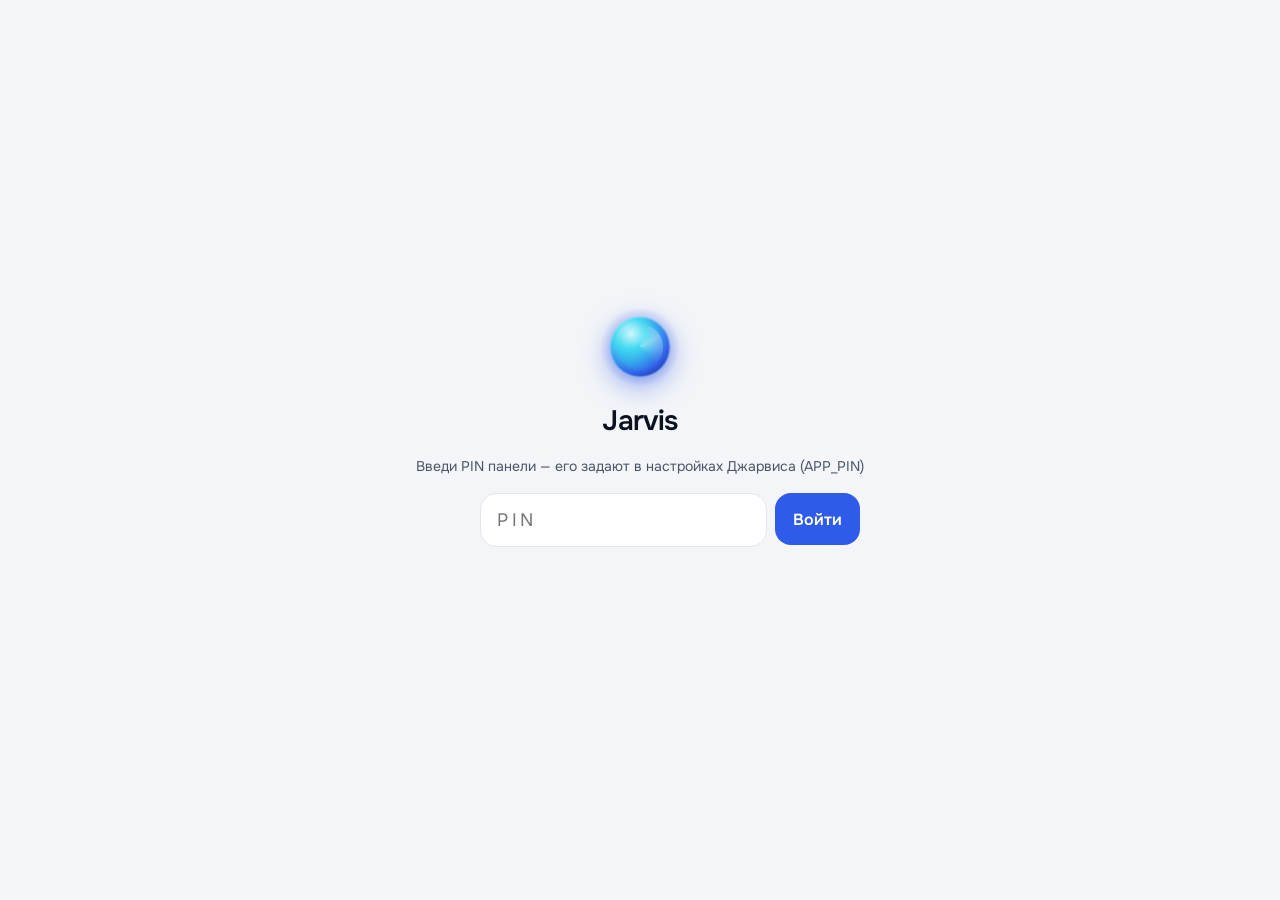
==== commit 1c6dfc8b: "panel: the tablet layout from the design - the house beside the nav, the plan, the rooms or a room o" ====
--- a/backend/static/panel/index.html
+++ b/backend/static/panel/index.html
@@ -13,7 +13,7 @@
 <link rel="icon" href="icon.png">
 <link rel="preconnect" href="https://fonts.googleapis.com">
 <link rel="stylesheet" href="https://fonts.googleapis.com/css2?family=Onest:wght@300;400;500;600;700&family=IBM+Plex+Mono:wght@400;500&display=swap">
-<link rel="stylesheet" href="app.css?v=11">
+<link rel="stylesheet" href="app.css?v=15">
 <title>Jarvis</title>
 </head>
 <body>
@@ -84,7 +84,10 @@
     </div>
   </div>
 </div>
-<script src="app.js?v=11"></script>
-<script src="screens.js?v=11"></script>
+<script src="app.js?v=12"></script>
+<script src="screens.js?v=14"></script>
+<script src="editor.js?v=3"></script>
+<script src="scene_editor.js?v=3"></script>
+<script src="tablet.js?v=1"></script>
 </body>
 </html>
--- a/backend/static/panel/app.css
+++ b/backend/static/panel/app.css
@@ -265,7 +265,7 @@
 .screen { position: absolute; left: 0; right: 0; top: 0; bottom: 84px; overflow-y: auto; padding: 40px 16px 32px; box-sizing: border-box; display: none; flex-direction: column; gap: 24px; scrollbar-width: none; -webkit-overflow-scrolling: touch; }
 .screen::-webkit-scrollbar { display: none; }
 .screen > * { flex-shrink: 0; }  /* a scrolling column: its blocks keep their height instead of squeezing to fit */
-.jv-app:not([data-screen="home"]) .header, .jv-app:not([data-screen="home"]) .plan-stage, .jv-app:not([data-screen="home"]) .orb,
+.jv-app:not([data-screen="home"]) .header, .jv-app:not([data-screen="home"]) .plan-stage, .jv-app:not([data-screen="home"]) #orb,
 .jv-app:not([data-screen="home"]) #skeleton, .jv-app:not([data-screen="home"]) .back, .jv-app:not([data-screen="home"]) .zoom-out { display: none; }
 .jv-app[data-screen="scenes"] #screen-scenes { display: flex; animation: jvFadeUp .35s cubic-bezier(.2,.7,.2,1); }
 .scr-head { display: flex; flex-direction: column; gap: 4px; padding: 0 4px; }
@@ -565,3 +565,372 @@
 .alarm-screen .btns button, .alarm-screen .btns a { height: 58px; border-radius: 18px; display: flex; align-items: center; justify-content: center; gap: 8px; font-size: 16px; font-weight: 600; text-decoration: none; }
 .alarm-screen .btns .call { border: 1.5px solid rgba(255,255,255,.55); color: #FFF5F5; }
 .alarm-screen .btns .ok { background: #fff; color: #7F1D1D; font-weight: 700; }
+
+/* the layout editor: over the whole screen */
+.jv-app[data-screen="editor"] #screen-editor { display: block; }
+.jv-app[data-screen="editor"] .nav { display: none; }
+#screen-editor { bottom: 0; padding: 0; overflow: hidden; z-index: 20; background: var(--bg); touch-action: none; }
+@keyframes jvFloat { 0%,100% { transform: translate(0,0) rotate(-4deg); } 50% { transform: translate(0,-4px) rotate(-2deg); } }
+.ed-grid { position: absolute; left: 0; right: 0; top: 112px; bottom: 236px; background-image: radial-gradient(circle, var(--surf3) 1px, transparent 1.2px); background-size: 17px 17px; background-position: 6px 4px; }
+.ed-canvas { position: absolute; left: 0; top: 0; transform-origin: 0 0; }
+.ed-plan { position: absolute; left: 0; top: 0; touch-action: none; }
+.ed-room { position: absolute; box-sizing: border-box; border: 1.5px solid var(--wall); background: var(--room); display: flex; flex-direction: column; align-items: flex-start; padding: 8px 9px; gap: 2px; }
+.ed-room b { font-size: 13px; font-weight: 600; }
+.ed-room span { font-family: "IBM Plex Mono", ui-monospace, monospace; font-size: 10px; color: var(--text3); }
+.ed-room.sel { border-color: #22D3EE; background: rgba(34,211,238,.08); z-index: 2; }
+.ed-room.new { border-style: dashed; border-color: #22D3EE; }
+.ed-handle { position: absolute; right: -11px; bottom: -11px; width: 22px; height: 22px; border-radius: 50%; background: #22D3EE; box-shadow: 0 0 0 4px rgba(34,211,238,.25); }
+.ed-seg { position: absolute; z-index: 3; box-sizing: border-box; }
+.ed-seg.door { background: var(--bg); }
+.ed-seg.win { background: var(--bg); border: 0 solid var(--win); }
+.ed-seg.sel { box-shadow: 0 0 0 3px #22D3EE; }
+.ed-dev { position: absolute; width: 34px; height: 34px; margin: -17px 0 0 -17px; display: flex; align-items: center; justify-content: center; z-index: 4; }
+.ed-dev span { width: 26px; height: 26px; border-radius: 9px; display: flex; align-items: center; justify-content: center; background: var(--surf2); color: var(--text2); border: 1px solid var(--planLine); }
+.ed-plan.rooms .ed-dev { opacity: .28; pointer-events: none; }
+.ed-plan.devices .ed-dev span { background: var(--blue); color: #fff; border-color: rgba(125,211,252,.5); }
+.ed-dev.drag span { box-shadow: 0 0 0 3px #22D3EE, 0 10px 24px rgba(0,0,0,.5); }
+.ed-head { position: absolute; left: 0; right: 0; top: 0; padding: 36px 8px 0; display: flex; flex-direction: column; gap: 8px; background: linear-gradient(var(--bg) 75%, transparent); z-index: 5; }
+.ed-head .bar { display: flex; align-items: center; justify-content: space-between; }
+.ed-head .bar button { height: 44px; padding: 0 12px; font-size: 15px; color: var(--text2); }
+.ed-head .bar button.done { font-weight: 600; color: var(--cyan); }
+.ed-head .bar b { font-size: 16px; font-weight: 600; }
+.ed-head .tools { display: flex; align-items: center; gap: 8px; padding: 0 8px; }
+.ed-head .tools > button { width: 40px; height: 40px; border-radius: 12px; background: var(--surf); border: 1px solid var(--line); display: flex; align-items: center; justify-content: center; color: var(--text2); flex-shrink: 0; }
+.ed-head .tools > button:disabled { color: var(--handle); }
+.ed-head .seg { flex: 1; }
+.ed-sheet { position: absolute; left: 0; right: 0; bottom: 0; height: 236px; border-radius: 28px 28px 0 0; background: var(--surf); border-top: 1px solid var(--edge); box-shadow: var(--sheetShadow); padding: 10px 16px 20px; box-sizing: border-box; display: flex; flex-direction: column; gap: 12px; z-index: 5; }
+.ed-sheet .grab { align-self: center; width: 36px; height: 4px; border-radius: 2px; background: var(--handle); flex-shrink: 0; }
+.ed-sheet .label { font-size: 12px; color: var(--text2); }
+.ed-names { display: flex; gap: 6px; overflow-x: auto; margin: 0 -16px; padding: 0 16px; scrollbar-width: none; flex-shrink: 0; touch-action: pan-x; }
+.ed-names::-webkit-scrollbar { display: none; }
+.ed-names button { flex-shrink: 0; height: 36px; padding: 0 12px; border-radius: 999px; font-size: 13px; font-weight: 500; display: flex; align-items: center; gap: 6px; color: var(--text2); border: 1px solid var(--trkOff); }
+.ed-names button.on { background: rgba(34,211,238,.12); color: var(--cyanText); border-color: rgba(34,211,238,.5); }
+.ed-names button.used { opacity: .45; }
+.ed-sel { display: flex; align-items: center; gap: 10px; }
+.ed-sel .size { height: 40px; display: flex; align-items: center; padding: 0 12px; border-radius: 12px; background: var(--surf2); font-family: "IBM Plex Mono", ui-monospace, monospace; font-size: 14px; }
+.ed-sel .what { flex: 1; font-size: 15px; font-weight: 600; }
+.ed-sel .del { height: 40px; padding: 0 14px; border-radius: 12px; color: var(--redSoft); border: 1px solid rgba(239,68,68,.35); font-size: 13px; font-weight: 500; }
+.ed-tools { display: grid; grid-template-columns: repeat(4, minmax(0, 1fr)); gap: 8px; margin-top: auto; }
+.ed-tools button { height: 64px; border-radius: 16px; background: var(--surf2); border: 1px solid transparent; color: var(--text); display: flex; flex-direction: column; align-items: center; justify-content: center; gap: 5px; font-size: 12px; font-weight: 500; }
+.ed-tools button.on { background: rgba(34,211,238,.12); border-color: rgba(34,211,238,.5); color: var(--cyanText); }
+.ed-palette-head { display: flex; justify-content: space-between; align-items: baseline; }
+.ed-palette-head b { font-size: 15px; font-weight: 600; }
+.ed-palette-head span { font-size: 12px; color: var(--text2); }
+.ed-palette { display: flex; gap: 8px; overflow-x: auto; margin: 0 -16px; padding: 0 16px 4px; scrollbar-width: none; }
+.ed-palette::-webkit-scrollbar { display: none; }
+.ed-palette button { flex-shrink: 0; width: 92px; height: 96px; border-radius: 18px; background: var(--surf2); border: 1px solid transparent; display: flex; flex-direction: column; align-items: center; justify-content: center; gap: 6px; touch-action: none; }
+.ed-palette button.free { border: 1px dashed rgba(34,211,238,.45); }
+.ed-palette button.placed { opacity: .55; }
+.ed-palette i { width: 36px; height: 36px; border-radius: 11px; background: var(--surf3); color: var(--text); display: flex; align-items: center; justify-content: center; }
+.ed-palette b { font-size: 12px; line-height: 15px; font-weight: 500; text-align: center; }
+.ed-palette small { font-size: 10px; line-height: 12px; color: var(--text3); }
+.ed-palette button.free small { color: var(--cyanText); }
+.ed-ghost { position: absolute; z-index: 30; display: flex; align-items: center; gap: 8px; padding: 6px 12px 6px 6px; border-radius: 14px; background: var(--blue); color: #fff; box-shadow: 0 16px 40px rgba(0,0,0,.6), 0 0 24px rgba(47,91,234,.6); white-space: nowrap; pointer-events: none; animation: jvFloat 2.4s ease-in-out infinite; }
+.ed-ghost i { width: 30px; height: 30px; border-radius: 9px; background: rgba(255,255,255,.16); display: flex; align-items: center; justify-content: center; }
+.ed-ghost span { font-size: 12px; line-height: 16px; font-weight: 500; }
+.ed-start { position: absolute; inset: 0; z-index: 10; background: var(--bg); display: flex; flex-direction: column; padding: 96px 24px 32px; box-sizing: border-box; gap: 24px; animation: jvIn .45s cubic-bezier(.2,.8,.2,1); }
+.ed-start .orb { position: relative; right: auto; bottom: auto; }
+.ed-start h1 { margin: 0; font-size: 30px; line-height: 36px; font-weight: 600; letter-spacing: -0.02em; }
+.ed-start p { margin: 0; font-size: 15px; line-height: 22px; color: var(--text2); }
+.ed-start .empty { flex: 1; min-height: 120px; border-radius: 24px; border: 1.5px dashed var(--handle); display: flex; flex-direction: column; align-items: center; justify-content: center; gap: 10px; color: var(--text3); font-size: 14px; }
+.ed-start .empty i { width: 52px; height: 52px; border-radius: 16px; background: var(--surf); display: flex; align-items: center; justify-content: center; color: var(--cyan); }
+.ed-start .go { height: 56px; border-radius: 18px; background: var(--blue); color: #fff; font-size: 16px; font-weight: 600; }
+.ed-start .alt { height: 52px; border-radius: 18px; border: 1px solid var(--handle); color: var(--text); font-size: 15px; font-weight: 500; }
+.ed-start .later { align-self: center; height: 40px; padding: 0 16px; color: var(--text2); font-size: 14px; }
+.ed-start .facts { border-radius: 20px; background: var(--surf); border: 1px solid var(--line); }
+.ed-start .facts div { display: flex; justify-content: space-between; padding: 14px 16px; border-bottom: 1px solid var(--surf2); font-size: 14px; }
+.ed-start .facts div:last-child { border-bottom-color: transparent; }
+.ed-start .facts span { color: var(--text2); }
+
+/* ---------- my scenarios on the Scenarios screen, the long-press menu ---------- */
+@keyframes jvHold { from { transform: scaleX(0); } to { transform: scaleX(1); } }
+@keyframes jvSheet { from { transform: translateY(100%); } to { transform: none; } }
+@keyframes jvScrim { from { opacity: 0; } to { opacity: 1; } }
+@keyframes jvStep { from { opacity: 0; transform: translateX(18px); } to { opacity: 1; transform: none; } }
+@keyframes jvTick { from { opacity: .4; transform: translateY(6px); } to { opacity: 1; transform: none; } }
+.scr-h2 .sub { display: flex; flex-direction: column; gap: 2px; }
+.scr-h2 .sub span { font-size: 12px; color: var(--text2); }
+.mine { display: flex; flex-direction: column; gap: 8px; }
+.mine-card { position: relative; overflow: hidden; border-radius: 20px; background: var(--surf); border: 1px solid var(--line); display: flex; align-items: center; transition: transform .2s ease, background-color .3s, border-color .3s, box-shadow .3s; -webkit-user-select: none; user-select: none; -webkit-touch-callout: none; }
+.mine-card.holding, .mine-card.lifted { transform: scale(1.02); }
+.mine-card.lifted, .mine-card.ran { background: rgba(47,91,234,.14); border-color: rgba(34,211,238,.45); }
+.mine-card.lifted { box-shadow: 0 16px 36px rgba(0,0,0,.55); }
+.mine-card .go { flex: 1; min-width: 0; min-height: 76px; padding: 12px 4px 12px 14px; display: flex; align-items: center; gap: 12px; text-align: left; }
+.mine-card .ic-box { width: 42px; height: 42px; border-radius: 14px; display: flex; align-items: center; justify-content: center; background: var(--surf2); color: var(--text2); flex-shrink: 0; transition: background-color .3s; }
+.mine-card.running .ic-box, .mine-card.ran .ic-box, .mine-card.lifted .ic-box { background: var(--blue); color: #fff; }
+.mine-card .words { flex: 1; min-width: 0; display: flex; flex-direction: column; gap: 3px; }
+.mine-card .words b { font-size: 16px; line-height: 20px; font-weight: 600; }
+.mine-card .words > span { font-size: 12px; line-height: 16px; color: var(--text2); white-space: nowrap; overflow: hidden; text-overflow: ellipsis; }
+.mine-card .words small { display: flex; align-items: center; gap: 6px; font-family: "IBM Plex Mono", ui-monospace, monospace; font-size: 11px; line-height: 14px; color: var(--text3); }
+.mine-card.running small, .mine-card.ran small { color: var(--cyanText); }
+.mine-card .edit { width: 48px; height: 48px; margin-right: 8px; border-radius: 14px; background: var(--surf2); color: var(--text2); display: flex; align-items: center; justify-content: center; flex-shrink: 0; }
+.mine-card .hold-bar { position: absolute; left: 0; right: 0; bottom: 0; height: 3px; background: #22D3EE; transform-origin: 0 50%; animation: jvHold .5s linear forwards; }
+.mine-card .run { position: absolute; left: 0; right: 0; bottom: 0; height: 3px; background: linear-gradient(90deg,#2F5BEA,#22D3EE); transform-origin: 0 50%; animation: jvRun 1.2s cubic-bezier(.4,0,.2,1) forwards; }
+.empty-box { border-radius: 22px; border: 1px dashed var(--handle); padding: 24px 20px 20px; display: flex; flex-direction: column; align-items: center; gap: 8px; text-align: center; }
+.empty-box i { width: 52px; height: 52px; border-radius: 16px; background: var(--surf2); color: var(--cyanText); display: flex; align-items: center; justify-content: center; }
+.empty-box b { font-size: 16px; font-weight: 600; }
+.empty-box span { font-size: 13px; line-height: 19px; color: var(--text2); }
+.empty-box button { margin-top: 6px; height: 48px; padding: 0 20px; border-radius: 14px; background: var(--blue); color: #fff; font-size: 15px; font-weight: 600; display: flex; align-items: center; gap: 8px; }
+.empty-box button.quiet { background: var(--surf3); color: var(--text); }
+.sched .open { flex: 1; min-width: 0; display: flex; flex-direction: column; gap: 8px; text-align: left; }
+.sched .runs { display: flex; align-items: center; gap: 6px; font-size: 12px; color: var(--text2); }
+.sched .runs i { color: var(--cyanText); display: flex; }
+.scrim { position: absolute; inset: 0; background: rgba(2,4,8,.62); animation: jvScrim .25s ease; z-index: 30; }
+.jv-root[data-theme="light"] .scrim { background: rgba(15,23,42,.35); }
+.menu-sheet { position: absolute; left: 0; right: 0; bottom: 0; z-index: 31; border-radius: 28px 28px 0 0; background: var(--surf); border-top: 1px solid var(--edge); padding: 10px 16px 28px; display: flex; flex-direction: column; gap: 12px; animation: jvSheet .36s cubic-bezier(.2,.85,.25,1); }
+.menu-sheet .grab { align-self: center; width: 36px; height: 4px; border-radius: 2px; background: var(--handle); }
+.menu-sheet .who { display: flex; align-items: center; gap: 12px; padding: 4px 4px 8px; }
+.menu-sheet .who i { width: 48px; height: 48px; border-radius: 15px; background: var(--blue); color: #fff; display: flex; align-items: center; justify-content: center; }
+.menu-sheet .who b { display: block; font-size: 20px; line-height: 26px; font-weight: 600; }
+.menu-sheet .who span { font-size: 12px; color: var(--text2); }
+.menu-sheet .items { border-radius: 20px; background: var(--surf2); overflow: hidden; }
+.menu-sheet .items button { width: 100%; min-height: 56px; padding: 0 16px; display: flex; align-items: center; gap: 14px; font-size: 15px; font-weight: 500; border-bottom: 1px solid var(--line); }
+.menu-sheet .items button:last-child { border-bottom: 0; color: var(--text2); }
+.menu-sheet .items button span { display: flex; color: var(--text2); }
+.menu-sheet .items button span.cy { color: var(--cyanText); }
+.ask { position: absolute; left: 12px; right: 12px; bottom: 12px; z-index: 31; border-radius: 28px; background: var(--surf); border: 1px solid var(--line); padding: 24px 20px 16px; display: flex; flex-direction: column; gap: 16px; animation: jvSheet .36s cubic-bezier(.2,.85,.25,1); }
+.ask h2 { margin: 0; font-size: 22px; line-height: 28px; font-weight: 600; }
+.ask p { margin: 0; font-size: 14px; line-height: 21px; color: var(--text2); }
+.ask .yes { height: 54px; border-radius: 16px; background: var(--text); color: var(--bg); font-size: 15px; font-weight: 700; }
+.ask .no { height: 48px; border-radius: 16px; font-size: 15px; font-weight: 500; color: var(--text2); }
+
+/* ---------- the scenario and schedule editors: over the whole screen ---------- */
+.jv-app[data-screen="scene-edit"] #screen-scene-edit, .jv-app[data-screen="sched-edit"] #screen-sched-edit { display: block; }
+.jv-app[data-screen="scene-edit"] .nav, .jv-app[data-screen="sched-edit"] .nav { display: none; }
+#screen-scene-edit, #screen-sched-edit { bottom: 0; padding: 0; overflow: hidden; z-index: 20; background: var(--bg); }
+.se-scroll { position: absolute; inset: 0; overflow-y: auto; padding: 36px 16px 132px; box-sizing: border-box; display: flex; flex-direction: column; gap: 22px; scrollbar-width: none; }
+.se-scroll::-webkit-scrollbar { display: none; }
+.se-scroll > * { flex-shrink: 0; }
+.se-head { display: flex; flex-direction: column; gap: 6px; }
+.se-head h1 { margin: 0; padding: 0 4px; font-size: 26px; line-height: 32px; font-weight: 600; letter-spacing: -0.02em; }
+.se-field { display: flex; flex-direction: column; gap: 6px; }
+.se-field > span { padding: 0 4px; font-size: 12px; color: var(--text2); }
+.se-field input { height: 52px; border-radius: 16px; border: 1px solid var(--trkOff); background: var(--surf2); color: var(--text); font: inherit; font-size: 17px; font-weight: 500; padding: 0 16px; box-sizing: border-box; outline: none; }
+.jv-root[data-theme="light"] .se-field input { background: #fff; }
+.se-field input:focus { border-color: var(--cyan); }
+.se-field input::placeholder { color: var(--text3); }
+.se-icons { display: grid; grid-template-columns: repeat(6, minmax(0, 1fr)); gap: 6px; }
+.se-icons button { height: 48px; border-radius: 14px; display: flex; align-items: center; justify-content: center; background: var(--surf2); color: var(--text2); border: 1px solid var(--line); transition: background-color .2s, color .2s; }
+.se-icons button.on { background: var(--blue); color: #fff; border-color: transparent; }
+.se-sec { display: flex; flex-direction: column; gap: 10px; }
+.se-sec .cap { display: flex; flex-direction: column; gap: 2px; padding: 0 4px; }
+.se-sec .cap.row { flex-direction: row; justify-content: space-between; align-items: baseline; }
+.se-sec .cap h2 { margin: 0; font-size: 11px; line-height: 14px; font-weight: 600; letter-spacing: .1em; text-transform: uppercase; color: var(--text3); }
+.se-sec .cap span { font-size: 12px; line-height: 16px; color: var(--text2); }
+.se-phrases { display: flex; flex-wrap: wrap; gap: 6px; }
+.se-phrase { height: 44px; display: flex; align-items: center; gap: 2px; padding: 0 0 0 14px; border-radius: 999px; background: rgba(34,211,238,.10); border: 1px solid rgba(34,211,238,.45); color: var(--cyanText); font-size: 14px; font-weight: 500; animation: jvIn .25s ease; }
+.jv-root[data-theme="light"] .se-phrase { background: rgba(8,145,178,.08); border-color: rgba(8,145,178,.45); }
+.se-phrase > span { display: flex; align-items: center; gap: 6px; }
+.se-phrase button { width: 40px; height: 42px; display: flex; align-items: center; justify-content: center; color: var(--cyanText); }
+.se-phrase-new { height: 44px; display: flex; align-items: center; gap: 4px; padding: 0 4px 0 14px; border-radius: 999px; background: var(--surf2); border: 1px solid rgba(34,211,238,.45); animation: jvIn .2s ease; }
+.se-phrase-new input { width: 150px; height: 40px; border: 0; background: transparent; color: var(--text); font: inherit; font-size: 16px; outline: none; }
+.se-phrase-new button { height: 36px; padding: 0 12px; border-radius: 999px; background: var(--blue); color: #fff; font-size: 13px; font-weight: 600; }
+.se-dash { height: 44px; padding: 0 16px 0 12px; border-radius: 999px; border: 1px dashed var(--handle); color: var(--text2); font-size: 14px; font-weight: 500; display: flex; align-items: center; gap: 6px; }
+.se-empty { border-radius: 20px; border: 1px dashed var(--handle); padding: 22px 20px; display: flex; flex-direction: column; align-items: center; gap: 6px; text-align: center; }
+.se-empty i { width: 44px; height: 44px; border-radius: 14px; background: var(--surf2); color: var(--text3); display: flex; align-items: center; justify-content: center; }
+.se-empty b { font-size: 15px; font-weight: 500; }
+.se-empty span { font-size: 13px; line-height: 18px; color: var(--text2); }
+.se-steps { position: relative; display: flex; flex-direction: column; gap: 8px; }
+.se-step { position: relative; z-index: 1; height: 60px; border-radius: 18px; background: var(--surf); border: 1px solid var(--line); display: flex; align-items: center; transition: transform .22s cubic-bezier(.2,.85,.25,1), box-shadow .2s; }
+.se-step.lifted { z-index: 5; background: var(--surf2); border-color: rgba(34,211,238,.45); box-shadow: 0 16px 36px rgba(0,0,0,.6), 0 0 0 1px rgba(34,211,238,.4); transition: box-shadow .2s; }
+.se-step .grip { width: 40px; height: 58px; display: flex; align-items: center; justify-content: center; color: var(--text3); flex-shrink: 0; touch-action: none; }
+.se-step .what { flex: 1; min-width: 0; height: 58px; display: flex; align-items: center; gap: 12px; text-align: left; }
+.se-step .what i { position: relative; width: 36px; height: 36px; border-radius: 11px; display: flex; align-items: center; justify-content: center; background: var(--surf2); color: var(--text); flex-shrink: 0; transition: background-color .25s; }
+.se-step.ok .what i { background: var(--blue); color: #fff; }
+.se-step .what i em { position: absolute; right: -5px; bottom: -5px; width: 18px; height: 18px; border-radius: 50%; background: #22D3EE; color: #04161B; display: flex; align-items: center; justify-content: center; animation: jvPop .35s cubic-bezier(.3,.7,.2,1.2); font-style: normal; }
+.se-step .what span { display: flex; flex-direction: column; gap: 1px; min-width: 0; }
+.se-step .what b { font-size: 14px; line-height: 18px; font-weight: 500; white-space: nowrap; overflow: hidden; text-overflow: ellipsis; }
+.se-step .what small { font-family: "IBM Plex Mono", ui-monospace, monospace; font-size: 11px; line-height: 14px; color: var(--text3); }
+.se-step .del { width: 44px; height: 58px; display: flex; align-items: center; justify-content: center; color: var(--text3); flex-shrink: 0; }
+.se-add { height: 52px; border-radius: 16px; border: 1px dashed var(--handle); color: var(--cyanText); font-size: 15px; font-weight: 500; display: flex; align-items: center; justify-content: center; gap: 8px; }
+.se-summary { border-radius: 20px; background: var(--surf); border: 1px solid var(--line); padding: 14px 16px; display: flex; gap: 12px; }
+.se-summary i { width: 32px; height: 32px; border-radius: 10px; background: rgba(34,211,238,.10); color: var(--cyanText); display: flex; align-items: center; justify-content: center; flex-shrink: 0; }
+.se-summary > span { display: flex; flex-direction: column; gap: 3px; }
+.se-summary small { font-size: 11px; line-height: 14px; font-weight: 600; letter-spacing: .1em; text-transform: uppercase; color: var(--text3); }
+.se-summary b { font-size: 14px; line-height: 20px; font-weight: 400; color: var(--text); }
+.se-summary b.none { color: var(--text2); }
+.se-delete { height: 48px; border-radius: 16px; font-size: 15px; font-weight: 500; color: var(--text2); display: flex; align-items: center; justify-content: center; gap: 8px; }
+.se-bar { position: absolute; left: 0; right: 0; bottom: 0; padding: 28px 16px 24px; background: linear-gradient(rgba(7,9,13,0), var(--bg) 34%); display: grid; grid-template-columns: repeat(2, minmax(0, 1fr)); gap: 8px; z-index: 6; }
+.jv-root[data-theme="light"] .se-bar { background: linear-gradient(rgba(243,245,248,0), var(--bg) 34%); }
+.se-bar.one { grid-template-columns: 1fr; }
+.se-bar button { height: 54px; border-radius: 16px; font-size: 15px; font-weight: 600; display: flex; align-items: center; justify-content: center; gap: 8px; }
+.se-bar .try { background: var(--surf3); color: var(--text); }
+.se-bar .save { background: var(--blue); color: #fff; box-shadow: 0 10px 30px rgba(47,91,234,.35); }
+.se-bar button:disabled { opacity: .4; box-shadow: none; }
+/* the step picker */
+.pk { position: absolute; left: 0; right: 0; bottom: 0; z-index: 31; border-radius: 28px 28px 0 0; background: var(--surf); border-top: 1px solid var(--edge); box-shadow: var(--sheetShadow); padding: 10px 16px 24px; box-sizing: border-box; display: flex; flex-direction: column; gap: 14px; animation: jvSheet .36s cubic-bezier(.2,.85,.25,1); max-height: 92%; overflow-y: auto; scrollbar-width: none; }
+.pk .grab { align-self: center; width: 36px; height: 4px; border-radius: 2px; background: var(--handle); flex-shrink: 0; }
+.pk .top { display: flex; align-items: center; gap: 4px; }
+.pk .top .back { width: 44px; height: 44px; border-radius: 50%; display: flex; align-items: center; justify-content: center; margin-left: -8px; }
+.pk .top .t { flex: 1; display: flex; flex-direction: column; gap: 1px; padding-left: 4px; }
+.pk .top .t small { font-family: "IBM Plex Mono", ui-monospace, monospace; font-size: 11px; color: var(--text3); }
+.pk .top .t b { font-size: 20px; line-height: 26px; font-weight: 600; }
+.pk .top .x { width: 44px; height: 44px; border-radius: 50%; background: var(--surf2); display: flex; align-items: center; justify-content: center; color: var(--text2); }
+.pk .bars { display: grid; grid-template-columns: repeat(3, minmax(0, 1fr)); gap: 6px; }
+.pk .bars span { height: 3px; border-radius: 2px; background: var(--surf3); transition: background-color .3s; }
+.pk .bars span.on { background: #22D3EE; }
+.pk .body { display: flex; flex-direction: column; gap: 8px; animation: jvStep .3s cubic-bezier(.2,.85,.25,1); }
+.pk .all { height: 60px; border-radius: 18px; background: var(--surf2); border: 1px solid transparent; padding: 0 16px; display: flex; align-items: center; gap: 12px; text-align: left; }
+.pk .all .h { color: var(--cyanText); display: flex; }
+.pk .all span.w { flex: 1; display: flex; flex-direction: column; gap: 1px; }
+.pk .all b { font-size: 15px; font-weight: 600; }
+.pk .all small, .pk .room small { font-size: 12px; color: var(--text2); }
+.pk .rooms { display: grid; grid-template-columns: repeat(2, minmax(0, 1fr)); gap: 8px; }
+.pk .room { height: 60px; border-radius: 18px; background: var(--surf2); border: 1px solid transparent; padding: 0 14px; display: flex; flex-direction: column; align-items: flex-start; justify-content: center; gap: 1px; text-align: left; }
+.pk .room b { font-size: 15px; font-weight: 600; }
+.pk .on-pick { background: rgba(34,211,238,.10); border-color: rgba(34,211,238,.45); }
+.pk .lbl { font-size: 11px; font-weight: 600; letter-spacing: .1em; text-transform: uppercase; color: var(--text3); }
+.pk .things { display: grid; grid-template-columns: repeat(3, minmax(0, 1fr)); gap: 8px; }
+.pk .thing { height: 84px; border-radius: 18px; background: var(--surf2); border: 1px solid transparent; display: flex; flex-direction: column; align-items: center; justify-content: center; gap: 8px; }
+.pk .thing i { width: 36px; height: 36px; border-radius: 11px; background: var(--surf3); color: var(--text); display: flex; align-items: center; justify-content: center; }
+.pk .thing span { font-size: 12px; line-height: 15px; font-weight: 500; }
+.pk .norm { height: 64px; border-radius: 18px; background: rgba(34,211,238,.10); border: 1px solid rgba(34,211,238,.45); color: var(--cyanText); display: flex; align-items: center; justify-content: center; gap: 8px; font-size: 13px; font-weight: 500; }
+.pk .act { gap: 16px; }
+.pk .segs { display: grid; gap: 4px; background: var(--surf2); border-radius: 14px; padding: 4px; }
+.pk .segs button { height: 44px; border-radius: 11px; font-size: 14px; font-weight: 600; color: var(--text2); transition: background-color .2s, color .2s; }
+.pk .segs button.on { background: var(--surf); color: var(--text); box-shadow: 0 1px 3px rgba(0,0,0,.25); }
+.pk .val { display: flex; flex-direction: column; gap: 6px; animation: jvIn .25s ease; }
+.pk .val .head { display: flex; justify-content: space-between; align-items: baseline; }
+.pk .val .head span { font-size: 13px; color: var(--text2); }
+.pk .val .head b { font-size: 32px; line-height: 36px; font-weight: 300; letter-spacing: -0.02em; font-variant-numeric: tabular-nums; }
+.pk .val .head b i { font-style: normal; font-size: 16px; color: var(--text2); }
+.pk .val .slider { height: 44px; }
+.pk .val .slider .trk0, .pk .val .slider .fill { height: 8px; border-radius: 4px; }
+.pk .val .slider .thumb { width: 26px; height: 26px; margin-left: -13px; }
+.pk .val .slider input { height: 44px; }
+.pk .stepbox { display: flex; align-items: center; justify-content: space-between; gap: 12px; padding: 12px 12px 12px 16px; border-radius: 18px; background: var(--surf2); animation: jvIn .25s ease; }
+.pk .stepbox > span { display: flex; flex-direction: column; gap: 2px; }
+.pk .stepbox > span b { font-size: 15px; font-weight: 500; }
+.pk .stepbox > span small { font-size: 12px; line-height: 16px; color: var(--text2); }
+.pk .stepbox .stepper { background: var(--surf3); }
+.pk .stepbox .stepper button { width: 44px; height: 44px; }
+.pk .stepbox .stepper b { min-width: 76px; font-size: 18px; color: var(--cyanText); }
+.pk .valves { display: flex; flex-direction: column; gap: 8px; }
+.pk .valve { min-height: 60px; border-radius: 18px; background: var(--surf2); border: 1px solid var(--line); padding: 0 16px; display: flex; align-items: center; gap: 12px; text-align: left; }
+.pk .valve.on { background: rgba(47,91,234,.14); border-color: rgba(34,211,238,.45); }
+.pk .valve .dot { width: 22px; height: 22px; border-radius: 50%; border: 1.5px solid var(--trkOff); box-sizing: border-box; flex-shrink: 0; }
+.pk .valve.on .dot { border: 6px solid var(--blue); }
+.pk .valve .w { flex: 1; display: flex; flex-direction: column; gap: 1px; }
+.pk .valve .w b { font-size: 15px; font-weight: 600; }
+.pk .valve .w small { font-size: 12px; line-height: 16px; color: var(--text2); }
+.pk .valve:disabled .w b { color: var(--text3); }
+.pk .valve .lock { color: var(--text3); display: flex; }
+.pk .note { padding: 0 4px; font-size: 12px; line-height: 17px; color: var(--text2); }
+.pk .preview { display: flex; align-items: center; gap: 10px; padding: 10px 12px; border-radius: 14px; background: var(--surf2); }
+.pk .preview i { width: 32px; height: 32px; border-radius: 10px; background: var(--blue); color: #fff; display: flex; align-items: center; justify-content: center; flex-shrink: 0; }
+.pk .preview span { font-size: 14px; font-weight: 500; }
+.pk .confirm-step { height: 54px; border-radius: 16px; background: var(--blue); color: #fff; font-size: 15px; font-weight: 600; flex-shrink: 0; }
+/* the schedule editor */
+.sd-time { border-radius: 26px; background: var(--surf); border: 1px solid var(--line); padding: 12px 16px 16px; display: flex; flex-direction: column; align-items: center; gap: 4px; }
+.sd-cols { display: flex; align-items: center; justify-content: center; gap: 4px; }
+.sd-col { display: flex; flex-direction: column; align-items: center; width: 128px; }
+.sd-col button { width: 64px; height: 44px; display: flex; align-items: center; justify-content: center; color: var(--text2); }
+.sd-col button.up span { display: flex; transform: rotate(180deg); }
+.sd-col .near { font-family: "IBM Plex Mono", ui-monospace, monospace; font-size: 24px; line-height: 30px; color: var(--text3); opacity: .55; }
+.sd-col .cur { font-family: "IBM Plex Mono", ui-monospace, monospace; font-size: 68px; line-height: 76px; letter-spacing: -0.03em; font-variant-numeric: tabular-nums; animation: jvTick .22s cubic-bezier(.2,.85,.25,1); }
+.sd-colon { font-family: "IBM Plex Mono", ui-monospace, monospace; font-size: 56px; line-height: 76px; color: var(--cyan); margin-top: -2px; }
+.sd-sun { font-size: 22px; font-weight: 600; padding: 24px 0 8px; display: flex; align-items: center; gap: 10px; }
+.sd-next { font-size: 13px; line-height: 18px; color: var(--text2); text-align: center; }
+.sd-next.on { color: var(--cyanText); }
+.sd-days { display: grid; grid-template-columns: repeat(7, minmax(0, 1fr)); gap: 6px; }
+.sd-days button { height: 48px; border-radius: 14px; font-size: 14px; font-weight: 600; background: var(--surf); color: var(--text2); border: 1px solid var(--line); transition: background-color .2s, color .2s, border-color .2s; }
+.sd-days button.on { background: var(--blue); color: #fff; border-color: transparent; }
+.sd-quick { display: flex; gap: 6px; flex-wrap: wrap; }
+.sd-quick button { height: 44px; padding: 0 14px; border-radius: 999px; font-size: 13px; font-weight: 500; color: var(--text2); border: 1px solid var(--trkOff); }
+.sd-quick button.on { background: rgba(34,211,238,.10); color: var(--cyanText); border-color: rgba(34,211,238,.45); }
+.sd-scenes { display: flex; flex-direction: column; gap: 8px; }
+.sd-scene { min-height: 72px; border-radius: 20px; background: var(--surf); border: 1px solid var(--line); padding: 12px 14px; display: flex; align-items: center; gap: 12px; text-align: left; transition: background-color .25s, border-color .25s, box-shadow .3s; }
+.sd-scene.on { background: rgba(47,91,234,.14); border-color: rgba(34,211,238,.45); box-shadow: 0 0 28px rgba(47,91,234,.25); }
+.sd-scene > i { width: 42px; height: 42px; border-radius: 14px; display: flex; align-items: center; justify-content: center; background: var(--surf2); color: var(--text2); flex-shrink: 0; }
+.sd-scene.on > i { background: var(--blue); color: #fff; }
+.sd-scene .w { flex: 1; min-width: 0; display: flex; flex-direction: column; gap: 2px; }
+.sd-scene .w b { display: flex; align-items: center; gap: 8px; font-size: 15px; font-weight: 600; }
+.sd-scene .w b em { font-style: normal; font-size: 10px; font-weight: 600; letter-spacing: .06em; text-transform: uppercase; padding: 2px 6px; border-radius: 6px; background: var(--surf3); color: var(--text2); }
+.sd-scene .w small { font-size: 12px; line-height: 16px; color: var(--text2); }
+.sd-scene .ring { width: 24px; height: 24px; border-radius: 50%; flex-shrink: 0; box-sizing: border-box; border: 1.5px solid var(--trkOff); display: flex; align-items: center; justify-content: center; color: #04161B; }
+.sd-scene.on .ring { border: 0; background: #22D3EE; }
+.sd-guard { display: flex; align-items: center; gap: 10px; padding: 4px 4px 0; }
+.sd-guard i { color: var(--text3); display: flex; }
+.sd-guard span { font-size: 13px; line-height: 18px; color: var(--text2); }
+
+/* ---------- the tablet on its side (TabletHome / TabletAlarm): app.js sets data-layout ---------- */
+.tab-aside, .tab-rooms { display: none; }
+[data-layout="tablet"] .header, [data-layout="tablet"] #orb, [data-layout="tablet"] .back, [data-layout="tablet"] .zoom-out { display: none; }
+[data-layout="tablet"] .ambient { left: 260px; top: 40px; width: 720px; height: 720px; }
+/* the nav: a column on the left */
+[data-layout="tablet"] .nav { left: 0; top: 0; bottom: 0; right: auto; width: 88px; height: auto; padding: 28px 8px; display: flex; flex-direction: column; align-items: center; gap: 6px; background: var(--bg); border-top: 0; border-right: 1px solid var(--line); transform: none !important; }
+[data-layout="tablet"] .nav button { width: 72px; height: 68px; flex: none; border-radius: 18px; gap: 5px; }
+[data-layout="tablet"] .nav button.cur { background: rgba(34,211,238,.08); }
+[data-layout="tablet"] .nav button .bar { top: 22px; left: -8px; width: 3px; height: 24px; border-radius: 2px; }
+/* the house beside it */
+[data-layout="tablet"] .tab-aside { position: absolute; left: 88px; top: 0; bottom: 0; width: 272px; padding: 28px 20px 24px 28px; box-sizing: border-box; display: flex; flex-direction: column; gap: 18px; }
+.tab-aside .clock { font-size: 76px; line-height: 80px; font-weight: 200; letter-spacing: -0.04em; font-variant-numeric: tabular-nums; }
+.tab-aside .day { font-size: 15px; color: var(--text2); }
+.tab-aside .weather { display: flex; align-items: center; gap: 8px; margin-top: 6px; font-size: 14px; color: var(--text); }
+.tab-aside .weather i { color: var(--text2); display: flex; }
+.tab-aside .tcard { height: 68px; border-radius: 18px; background: var(--surf); border: 1px solid var(--line); padding: 0 16px; display: flex; align-items: center; gap: 12px; text-align: left; transition: background-color .3s; }
+.tab-aside .tcard i { display: flex; color: var(--text2); }
+.tab-aside .tcard.power i { color: #22D3EE; }
+.tab-aside .tcard span { display: flex; flex-direction: column; gap: 1px; }
+.tab-aside .tcard small { font-size: 12px; color: var(--text2); }
+.tab-aside .tcard b { font-size: 16px; font-weight: 600; font-variant-numeric: tabular-nums; }
+.tab-aside .tcard.armed { background: var(--blue); border-color: rgba(125,211,252,.45); }
+.tab-aside .tcard.armed i, .tab-aside .tcard.armed small { color: rgba(255,255,255,.85); }
+.tab-aside .lbl { font-size: 11px; font-weight: 600; letter-spacing: .1em; text-transform: uppercase; color: var(--text3); }
+.tab-aside .tscenes { display: grid; grid-template-columns: repeat(2, minmax(0, 1fr)); gap: 8px; }
+.tab-aside .tscene { height: 76px; border-radius: 18px; background: var(--surf); border: 1px solid var(--line); padding: 12px; display: flex; flex-direction: column; align-items: flex-start; justify-content: space-between; text-align: left; transition: background-color .3s, border-color .3s; }
+.tab-aside .tscene i { color: var(--text2); display: flex; }
+.tab-aside .tscene span { font-size: 13px; line-height: 16px; font-weight: 500; }
+.tab-aside .tscene.on { background: rgba(47,91,234,.16); border-color: rgba(34,211,238,.45); }
+.tab-aside .tscene.on i { color: #22D3EE; }
+.tab-aside .talk { height: 64px; border-radius: 999px; background: var(--surf); border: 1px solid var(--line); padding: 0 20px 0 8px; display: flex; align-items: center; gap: 14px; flex-shrink: 0; }
+.tab-aside .talk .mini-orb { position: relative; width: 48px; height: 48px; flex-shrink: 0; }
+.tab-aside .talk .mini-orb span { position: absolute; border-radius: 50%; }
+.tab-aside .talk .mini-orb .h { inset: -8px; background: radial-gradient(circle, rgba(34,211,238,.5) 0%, rgba(47,91,234,.2) 45%, rgba(47,91,234,0) 70%); animation: jvHalo 4.2s ease-in-out infinite; will-change: transform, opacity; }
+.tab-aside .talk .mini-orb .b { inset: 0; background: radial-gradient(circle at 34% 28%, #CFFAFE 0%, #22D3EE 26%, #2F5BEA 68%, #172554 100%); animation: jvBreathe 4.2s ease-in-out infinite; will-change: transform; }
+.tab-aside .talk > span:last-child { display: flex; flex-direction: column; align-items: flex-start; gap: 1px; }
+.tab-aside .talk b { font-size: 15px; font-weight: 500; }
+.tab-aside .talk small { font-size: 12px; color: var(--text2); }
+/* the right column: the rooms, or the room's panel */
+[data-layout="tablet"] .tab-rooms { position: absolute; right: 16px; top: 16px; bottom: 16px; width: 400px; border-radius: 28px; background: var(--surf); border: 1px solid var(--surf2); padding: 24px 20px; box-sizing: border-box; display: flex; flex-direction: column; gap: 16px; animation: jvSlideIn .42s cubic-bezier(.2,.85,.25,1); }
+[data-layout="tablet"] .zoomed .tab-rooms { display: none; }
+@keyframes jvSlideIn { from { opacity: 0; transform: translateX(24px); } to { opacity: 1; transform: none; } }
+.tab-rooms h1 { margin: 0; font-size: 24px; line-height: 30px; font-weight: 600; letter-spacing: -0.015em; }
+.tab-rooms .sum { font-size: 13px; color: var(--text2); }
+.tab-rooms .list { flex: 1; min-height: 0; overflow-y: auto; display: flex; flex-direction: column; gap: 8px; scrollbar-width: none; }
+.tab-rooms .list::-webkit-scrollbar { display: none; }
+.tab-rooms .troom { text-align: left; border-radius: 20px; background: var(--surf2); padding: 14px 16px; display: flex; align-items: center; gap: 14px; flex-shrink: 0; }
+.tab-rooms .troom .w { flex: 1; display: flex; flex-direction: column; gap: 4px; }
+.tab-rooms .troom .w b { font-size: 16px; font-weight: 600; }
+.tab-rooms .troom .w .nums { display: flex; gap: 12px; font-family: "IBM Plex Mono", ui-monospace, monospace; font-size: 12px; color: var(--text2); }
+.tab-rooms .troom .w .nums .warn { color: var(--warn); }
+.tab-rooms .troom .w small { font-size: 12px; color: var(--text3); }
+.tab-rooms .troom .w small.on { color: var(--cyanText); }
+.tab-rooms .troom .t { font-size: 30px; line-height: 34px; font-weight: 300; letter-spacing: -0.02em; font-variant-numeric: tabular-nums; }
+.tab-rooms .troom .chev { color: #5F6B7C; display: flex; }
+[data-layout="tablet"] .sheet-wrap { left: auto; right: 16px; top: 16px; bottom: auto; width: 400px; transform: translateX(110%); opacity: 0; transition: transform 340ms cubic-bezier(.2,.85,.25,1), opacity .3s; }
+[data-layout="tablet"] .zoomed .sheet-wrap { transform: none; opacity: 1; transition: transform .42s cubic-bezier(.2,.85,.25,1), opacity .3s; }
+[data-layout="tablet"] .sheet { border-radius: 28px; border: 1px solid var(--surf2); box-shadow: none; }
+[data-layout="tablet"] .sheet .handle { display: none; }
+[data-layout="tablet"] .sheet-head { padding: 24px 24px 12px; }
+[data-layout="tablet"] .sheet-body { padding: 4px 20px 24px; }
+/* the other screens: a readable column beside the nav */
+[data-layout="tablet"] .screen { left: 88px; bottom: 0; padding-left: max(16px, calc((100% - 680px) / 2)); padding-right: max(16px, calc((100% - 680px) / 2)); }
+[data-layout="tablet"] #screen-chat, [data-layout="tablet"] #screen-editor, [data-layout="tablet"] #screen-scene-edit, [data-layout="tablet"] #screen-sched-edit { left: calc(88px + (100% - 88px - 640px) / 2); right: auto; width: 640px; padding: 0; border-left: 1px solid var(--line); border-right: 1px solid var(--line); }
+[data-layout="tablet"] .jv-app[data-screen="chat"] .nav, [data-layout="tablet"] .jv-app[data-screen="editor"] .nav,
+[data-layout="tablet"] .jv-app[data-screen="scene-edit"] .nav, [data-layout="tablet"] .jv-app[data-screen="sched-edit"] .nav { display: flex; }
+/* the alarm: what happened on the left, the plan on the right */
+[data-layout="tablet"] .alarm-screen .glow { left: -260px; top: -260px; width: 1100px; height: 1100px; }
+[data-layout="tablet"] .alarm-screen .body { right: auto; width: 700px; padding: 48px 56px; gap: 28px; }
+[data-layout="tablet"] .alarm-screen .top { justify-content: flex-start; gap: 16px; font-size: 13px; }
+[data-layout="tablet"] .alarm-screen .what { flex-direction: row; align-items: center; gap: 28px; }
+[data-layout="tablet"] .alarm-screen .badge, [data-layout="tablet"] .alarm-screen .badge .disc { width: 104px; height: 104px; }
+[data-layout="tablet"] .alarm-screen h1 { font-size: 52px; line-height: 56px; }
+[data-layout="tablet"] .alarm-screen .desc { display: none; }
+[data-layout="tablet"] .alarm-screen .did { border-radius: 26px; padding: 22px 24px; gap: 14px; }
+[data-layout="tablet"] .alarm-screen .did .act b { font-size: 18px; line-height: 24px; }
+[data-layout="tablet"] .alarm-screen .place { box-sizing: border-box; position: absolute; right: -540px; top: 40px; bottom: 40px; width: 500px; flex: none; border-radius: 32px; flex-direction: column; justify-content: center; padding: 24px; }
+[data-layout="tablet"] .alarm-screen .mini { width: 440px; height: 520px; }
+[data-layout="tablet"] .alarm-screen .place .txt { align-items: center; text-align: center; }
+[data-layout="tablet"] .alarm-screen .btns { margin-top: auto; gap: 12px; }
+[data-layout="tablet"] .alarm-screen .btns button, [data-layout="tablet"] .alarm-screen .btns a { height: 72px; border-radius: 22px; font-size: 19px; }
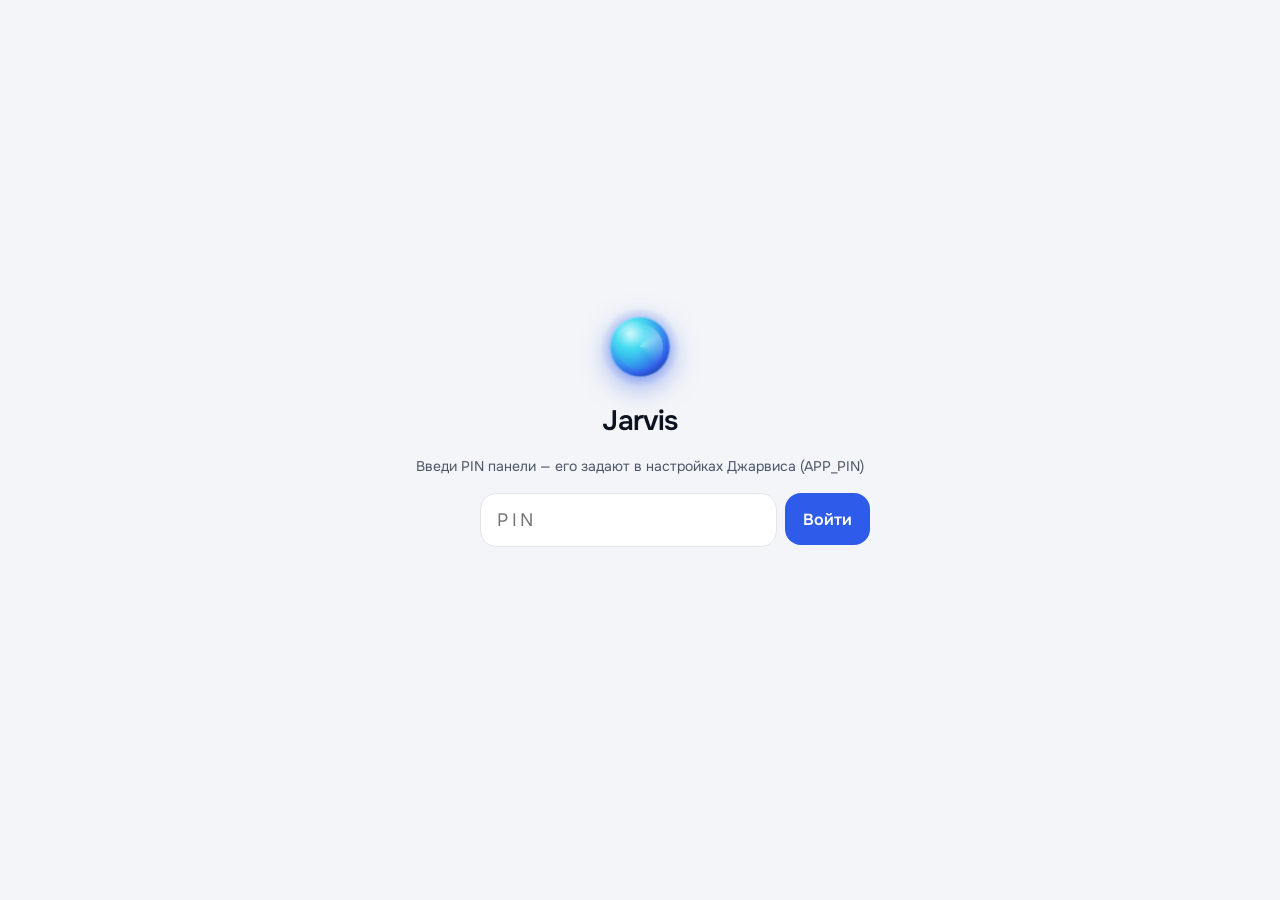
==== commit 27f13ce2: "panel: its own fonts instead of the internet; screens and labels redrawn only when they change" ====
--- a/backend/static/panel/index.html
+++ b/backend/static/panel/index.html
@@ -11,9 +11,8 @@
 <link rel="manifest" href="manifest.json">
 <link rel="apple-touch-icon" href="icon.png">
 <link rel="icon" href="icon.png">
-<link rel="preconnect" href="https://fonts.googleapis.com">
-<link rel="stylesheet" href="https://fonts.googleapis.com/css2?family=Onest:wght@300;400;500;600;700&family=IBM+Plex+Mono:wght@400;500&display=swap">
-<link rel="stylesheet" href="app.css?v=15">
+<link rel="stylesheet" href="fonts.css?v=1">
+<link rel="stylesheet" href="app.css?v=16">
 <title>Jarvis</title>
 </head>
 <body>
@@ -84,10 +83,10 @@
     </div>
   </div>
 </div>
-<script src="app.js?v=12"></script>
-<script src="screens.js?v=14"></script>
+<script src="app.js?v=13"></script>
+<script src="screens.js?v=15"></script>
 <script src="editor.js?v=3"></script>
 <script src="scene_editor.js?v=3"></script>
-<script src="tablet.js?v=1"></script>
+<script src="tablet.js?v=2"></script>
 </body>
 </html>
--- a/backend/static/panel/fonts.css
+++ b/backend/static/panel/fonts.css
@@ -0,0 +1,8 @@
+/* Onest and IBM Plex Mono (SIL Open Font License), served by Jarvis itself - no trip to the internet. */
+@font-face { font-family: 'IBM Plex Mono'; font-style: normal; font-weight: 400; font-display: swap; src: url(fonts/plexmono-400-cyrillic.woff2) format('woff2'); unicode-range: U+0301, U+0400-045F, U+0490-0491, U+04B0-04B1, U+2116; }
+@font-face { font-family: 'IBM Plex Mono'; font-style: normal; font-weight: 400; font-display: swap; src: url(fonts/plexmono-400-latin.woff2) format('woff2'); unicode-range: U+0000-00FF, U+0131, U+0152-0153, U+02BB-02BC, U+02C6, U+02DA, U+02DC, U+0304, U+0308, U+0329, U+2000-206F, U+20AC, U+2122, U+2191, U+2193, U+2212, U+2215, U+FEFF, U+FFFD; }
+@font-face { font-family: 'IBM Plex Mono'; font-style: normal; font-weight: 500; font-display: swap; src: url(fonts/plexmono-500-cyrillic.woff2) format('woff2'); unicode-range: U+0301, U+0400-045F, U+0490-0491, U+04B0-04B1, U+2116; }
+@font-face { font-family: 'IBM Plex Mono'; font-style: normal; font-weight: 500; font-display: swap; src: url(fonts/plexmono-500-latin.woff2) format('woff2'); unicode-range: U+0000-00FF, U+0131, U+0152-0153, U+02BB-02BC, U+02C6, U+02DA, U+02DC, U+0304, U+0308, U+0329, U+2000-206F, U+20AC, U+2122, U+2191, U+2193, U+2212, U+2215, U+FEFF, U+FFFD; }
+@font-face { font-family: 'Onest'; font-style: normal; font-weight: 300 700; font-display: swap; src: url(fonts/onest-cyrillic.woff2) format('woff2'); unicode-range: U+0301, U+0400-045F, U+0490-0491, U+04B0-04B1, U+2116; }
+@font-face { font-family: 'Onest'; font-style: normal; font-weight: 300 700; font-display: swap; src: url(fonts/onest-symbols.woff2) format('woff2'); unicode-range: U+0001-000C, U+000E-001F, U+007F-009F, U+20DD-20E0, U+20E2-20E4, U+2150-218F, U+2190, U+2192, U+2194-2199, U+21AF, U+21E6-21F0, U+21F3, U+2218-2219, U+2299, U+22C4-22C6, U+2300-243F, U+2440-244A, U+2460-24FF, U+25A0-27BF, U+2800-28FF, U+2921-2922, U+2981, U+29BF, U+29EB, U+2B00-2BFF, U+4DC0-4DFF, U+FFF9-FFFB, U+10140-1018E, U+10190-1019C, U+101A0, U+101D0-101FD, U+102E0-102FB, U+10E60-10E7E, U+1D2C0-1D2D3, U+1D2E0-1D37F, U+1F000-1F0FF, U+1F100-1F1AD, U+1F1E6-1F1FF, U+1F30D-1F30F, U+1F315, U+1F31C, U+1F31E, U+1F320-1F32C, U+1F336, U+1F378, U+1F37D, U+1F382, U+1F393-1F39F, U+1F3A7-1F3A8, U+1F3AC-1F3AF, U+1F3C2, U+1F3C4-1F3C6, U+1F3CA-1F3CE, U+1F3D4-1F3E0, U+1F3ED, U+1F3F1-1F3F3, U+1F3F5-1F3F7, U+1F408, U+1F415, U+1F41F, U+1F426, U+1F43F, U+1F441-1F442, U+1F444, U+1F446-1F449, U+1F44C-1F44E, U+1F453, U+1F46A, U+1F47D, U+1F4A3, U+1F4B0, U+1F4B3, U+1F4B9, U+1F4BB, U+1F4BF, U+1F4C8-1F4CB, U+1F4D6, U+1F4DA, U+1F4DF, U+1F4E3-1F4E6, U+1F4EA-1F4ED, U+1F4F7, U+1F4F9-1F4FB, U+1F4FD-1F4FE, U+1F503, U+1F507-1F50B, U+1F50D, U+1F512-1F513, U+1F53E-1F54A, U+1F54F-1F5FA, U+1F610, U+1F650-1F67F, U+1F687, U+1F68D, U+1F691, U+1F694, U+1F698, U+1F6AD, U+1F6B2, U+1F6B9-1F6BA, U+1F6BC, U+1F6C6-1F6CF, U+1F6D3-1F6D7, U+1F6E0-1F6EA, U+1F6F0-1F6F3, U+1F6F7-1F6FC, U+1F700-1F7FF, U+1F800-1F80B, U+1F810-1F847, U+1F850-1F859, U+1F860-1F887, U+1F890-1F8AD, U+1F8B0-1F8BB, U+1F8C0-1F8C1, U+1F900-1F90B, U+1F93B, U+1F946, U+1F984, U+1F996, U+1F9E9, U+1FA00-1FA6F, U+1FA70-1FA7C, U+1FA80-1FA89, U+1FA8F-1FAC6, U+1FACE-1FADC, U+1FADF-1FAE9, U+1FAF0-1FAF8, U+1FB00-1FBFF; }
+@font-face { font-family: 'Onest'; font-style: normal; font-weight: 300 700; font-display: swap; src: url(fonts/onest-latin.woff2) format('woff2'); unicode-range: U+0000-00FF, U+0131, U+0152-0153, U+02BB-02BC, U+02C6, U+02DA, U+02DC, U+0304, U+0308, U+0329, U+2000-206F, U+20AC, U+2122, U+2191, U+2193, U+2212, U+2215, U+FEFF, U+FFFD; }
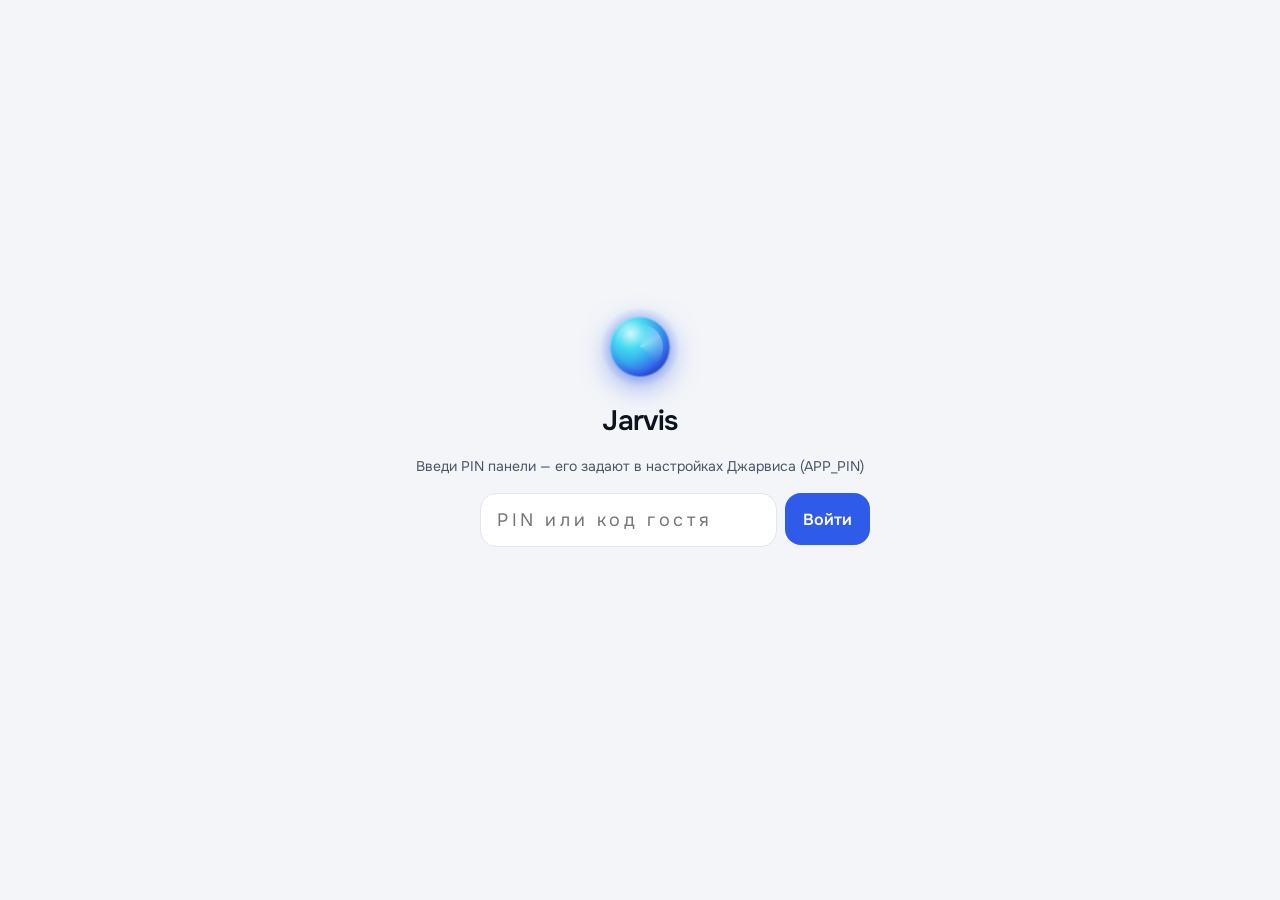
==== commit a0174a78: "panel: the house's own scenarios editable, schedules switched by id; residents, guests and Jarvis's " ====
--- a/backend/static/panel/index.html
+++ b/backend/static/panel/index.html
@@ -12,7 +12,7 @@
 <link rel="apple-touch-icon" href="icon.png">
 <link rel="icon" href="icon.png">
 <link rel="stylesheet" href="fonts.css?v=1">
-<link rel="stylesheet" href="app.css?v=16">
+<link rel="stylesheet" href="app.css?v=20">
 <title>Jarvis</title>
 </head>
 <body>
@@ -78,15 +78,16 @@
       <div class="orb"><span class="halo"></span><span class="ball"></span><span class="swirl"></span></div>
       <h1>Jarvis</h1>
       <p>Введи PIN панели — его задают в настройках Джарвиса (APP_PIN)</p>
-      <form id="lockForm"><input id="pin" type="password" inputmode="numeric" autocomplete="off" placeholder="PIN"><button class="go jv-press" type="submit">Войти</button></form>
+      <form id="lockForm"><input id="pin" type="password" inputmode="numeric" autocomplete="off" placeholder="PIN или код гостя"><button class="go jv-press" type="submit">Войти</button></form>
       <span class="err" id="lockErr"></span>
     </div>
   </div>
 </div>
-<script src="app.js?v=13"></script>
-<script src="screens.js?v=15"></script>
-<script src="editor.js?v=3"></script>
-<script src="scene_editor.js?v=3"></script>
+<script src="app.js?v=14"></script>
+<script src="screens.js?v=17"></script>
+<script src="editor.js?v=4"></script>
+<script src="scene_editor.js?v=4"></script>
+<script src="people.js?v=2"></script>
 <script src="tablet.js?v=2"></script>
 </body>
 </html>
--- a/backend/static/panel/app.css
+++ b/backend/static/panel/app.css
@@ -267,6 +267,7 @@
 .screen > * { flex-shrink: 0; }  /* a scrolling column: its blocks keep their height instead of squeezing to fit */
 .jv-app:not([data-screen="home"]) .header, .jv-app:not([data-screen="home"]) .plan-stage, .jv-app:not([data-screen="home"]) #orb,
 .jv-app:not([data-screen="home"]) #skeleton, .jv-app:not([data-screen="home"]) .back, .jv-app:not([data-screen="home"]) .zoom-out { display: none; }
+.jv-app:not([data-screen="home"]) .tab-aside, .jv-app:not([data-screen="home"]) .tab-rooms { display: none; }  /* the tablet's house columns: the home screen's only */
 .jv-app[data-screen="scenes"] #screen-scenes { display: flex; animation: jvFadeUp .35s cubic-bezier(.2,.7,.2,1); }
 .scr-head { display: flex; flex-direction: column; gap: 4px; padding: 0 4px; }
 .scr-head h1 { margin: 0; font-size: 28px; line-height: 34px; font-weight: 600; letter-spacing: -0.02em; }
@@ -934,3 +935,44 @@
 [data-layout="tablet"] .alarm-screen .place .txt { align-items: center; text-align: center; }
 [data-layout="tablet"] .alarm-screen .btns { margin-top: auto; gap: 12px; }
 [data-layout="tablet"] .alarm-screen .btns button, [data-layout="tablet"] .alarm-screen .btns a { height: 72px; border-radius: 22px; font-size: 19px; }
+
+/* the house's own actions in a built-in scenario's editor */
+.se-base { border-radius: 18px; background: var(--surf); border: 1px solid var(--line); padding: 10px 6px 10px 14px; display: flex; align-items: center; gap: 12px; transition: opacity .2s; }
+.se-base > i { width: 36px; height: 36px; border-radius: 11px; background: var(--blue); color: #fff; display: flex; align-items: center; justify-content: center; flex-shrink: 0; }
+.se-base > span { flex: 1; font-size: 14px; line-height: 19px; }
+.se-base.off { opacity: .55; }
+.se-base.off > i { background: var(--surf2); color: var(--text3); }
+.ed-ask .scrim, .ed-ask .ask { z-index: 40; }
+
+/* settings' people (people.js): residents and voices, guests' codes, Jarvis's voice */
+.jv-app[data-screen="people"] #screen-people, .jv-app[data-screen="guests"] #screen-guests, .jv-app[data-screen="voice"] #screen-voice { display: flex; animation: jvFadeUp .35s cubic-bezier(.2,.7,.2,1); gap: 22px; padding-top: 36px; }
+.pp-ava { width: 38px; height: 38px; border-radius: 50%; background: rgba(47,91,234,.18); color: var(--cyanText); display: flex; align-items: center; justify-content: center; font-weight: 600; font-size: 16px; flex-shrink: 0; }
+.pp-ava.guest { background: var(--surf2); color: var(--cyan); }
+.au-row .words span.warn { color: var(--amber, #F5B544); }
+.au-row.fresh { background: rgba(34,211,238,.07); }
+.pp-btn { height: 40px; padding: 0 14px; border-radius: 12px; background: var(--surf2); color: var(--text); font-size: 13px; font-weight: 600; display: flex; align-items: center; gap: 6px; flex-shrink: 0; }
+.pp-code { font-family: var(--mono, ui-monospace, monospace); font-size: 17px; font-weight: 600; letter-spacing: .06em; color: var(--text); flex-shrink: 0; }
+.pp-x { width: 40px; height: 40px; border-radius: 12px; display: flex; align-items: center; justify-content: center; color: var(--text2); flex-shrink: 0; }
+.pp-add { display: flex; flex-direction: column; gap: 12px; }
+.pp-hours { margin: 0; padding: 0; }
+.pp-main { height: 52px; border-radius: 16px; background: var(--blue); color: #fff; font-size: 15px; font-weight: 600; display: flex; align-items: center; justify-content: center; gap: 8px; box-shadow: 0 10px 30px rgba(47,91,234,.3); }
+.pp-note { margin: 0; padding: 0 4px; font-size: 12px; line-height: 17px; color: var(--text3); }
+.pp-rec { position: absolute; inset: 0; z-index: 20; display: flex; align-items: flex-end; }
+.pp-rec .scrim { position: absolute; inset: 0; z-index: 0; }
+.pp-rec .pp-box { position: relative; z-index: 1; width: 100%; box-sizing: border-box; padding: 18px 20px 32px; border-radius: 28px 28px 0 0; background: var(--surf); border-top: 1px solid var(--line); display: flex; flex-direction: column; align-items: center; gap: 18px; }
+.pp-rec .top { align-self: stretch; display: flex; align-items: center; justify-content: space-between; }
+.pp-rec .top b { font-size: 17px; font-weight: 600; }
+.pp-rec .top button { width: 44px; height: 44px; display: flex; align-items: center; justify-content: center; color: var(--text2); }
+.pp-rec .dots { display: flex; gap: 6px; }
+.pp-rec .dots i { width: 28px; height: 5px; border-radius: 3px; background: var(--surf3); }
+.pp-rec .dots i.done { background: var(--cyan); }
+.pp-rec .dots i.now { background: var(--blue); }
+.pp-rec .phrase { margin: 0; font-size: 21px; line-height: 29px; font-weight: 500; text-align: center; }
+.pp-rec .hint { font-size: 13px; color: var(--text2); text-align: center; }
+.pp-rec .ok { width: 72px; height: 72px; border-radius: 50%; background: rgba(34,211,238,.14); color: var(--cyan); display: flex; align-items: center; justify-content: center; }
+.pp-rec .pp-main { align-self: stretch; }
+.pp-mic { width: 84px; height: 84px; border-radius: 50%; background: var(--blue); color: #fff; display: flex; align-items: center; justify-content: center; box-shadow: 0 10px 34px rgba(47,91,234,.4); transition: background-color .2s; }
+.pp-mic.on { background: #E5484D; animation: ppPulse 1.4s ease-in-out infinite; }
+.pp-mic.busy { opacity: .5; pointer-events: none; }
+@keyframes ppPulse { 0%, 100% { box-shadow: 0 0 0 0 rgba(229,72,77,.45); } 50% { box-shadow: 0 0 0 16px rgba(229,72,77,0); } }
+.pp-btn.bad { background: rgba(229,72,77,.16); color: #FF7A7E; }
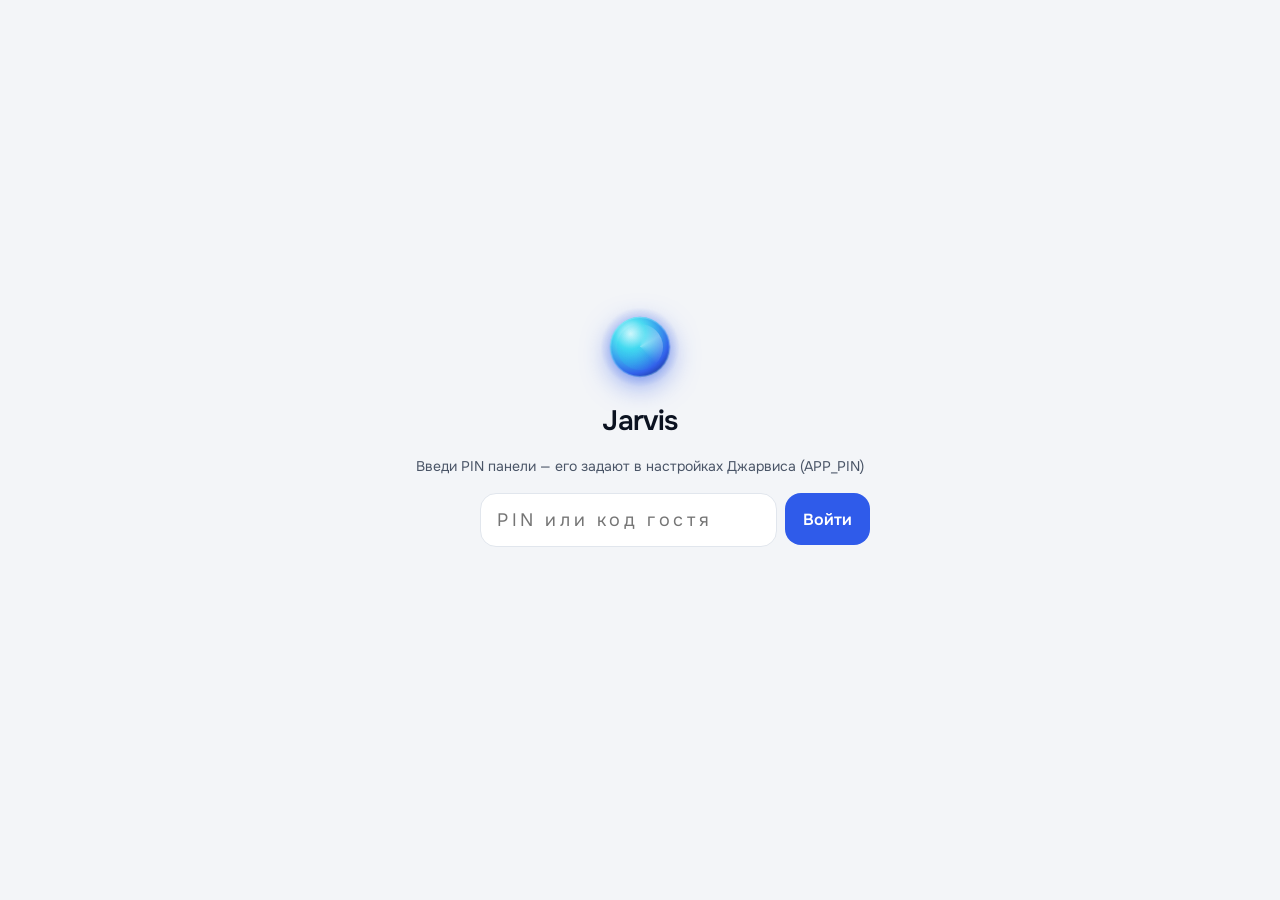
==== commit ce9e03fe: "reminders are someone's: whoever set it or 'напомни Эле'; each phone gets its owner's and everyone's" ====
--- a/backend/static/panel/index.html
+++ b/backend/static/panel/index.html
@@ -84,10 +84,10 @@
   </div>
 </div>
 <script src="app.js?v=14"></script>
-<script src="screens.js?v=17"></script>
+<script src="screens.js?v=18"></script>
 <script src="editor.js?v=4"></script>
 <script src="scene_editor.js?v=4"></script>
-<script src="people.js?v=2"></script>
+<script src="people.js?v=4"></script>
 <script src="tablet.js?v=2"></script>
 </body>
 </html>
